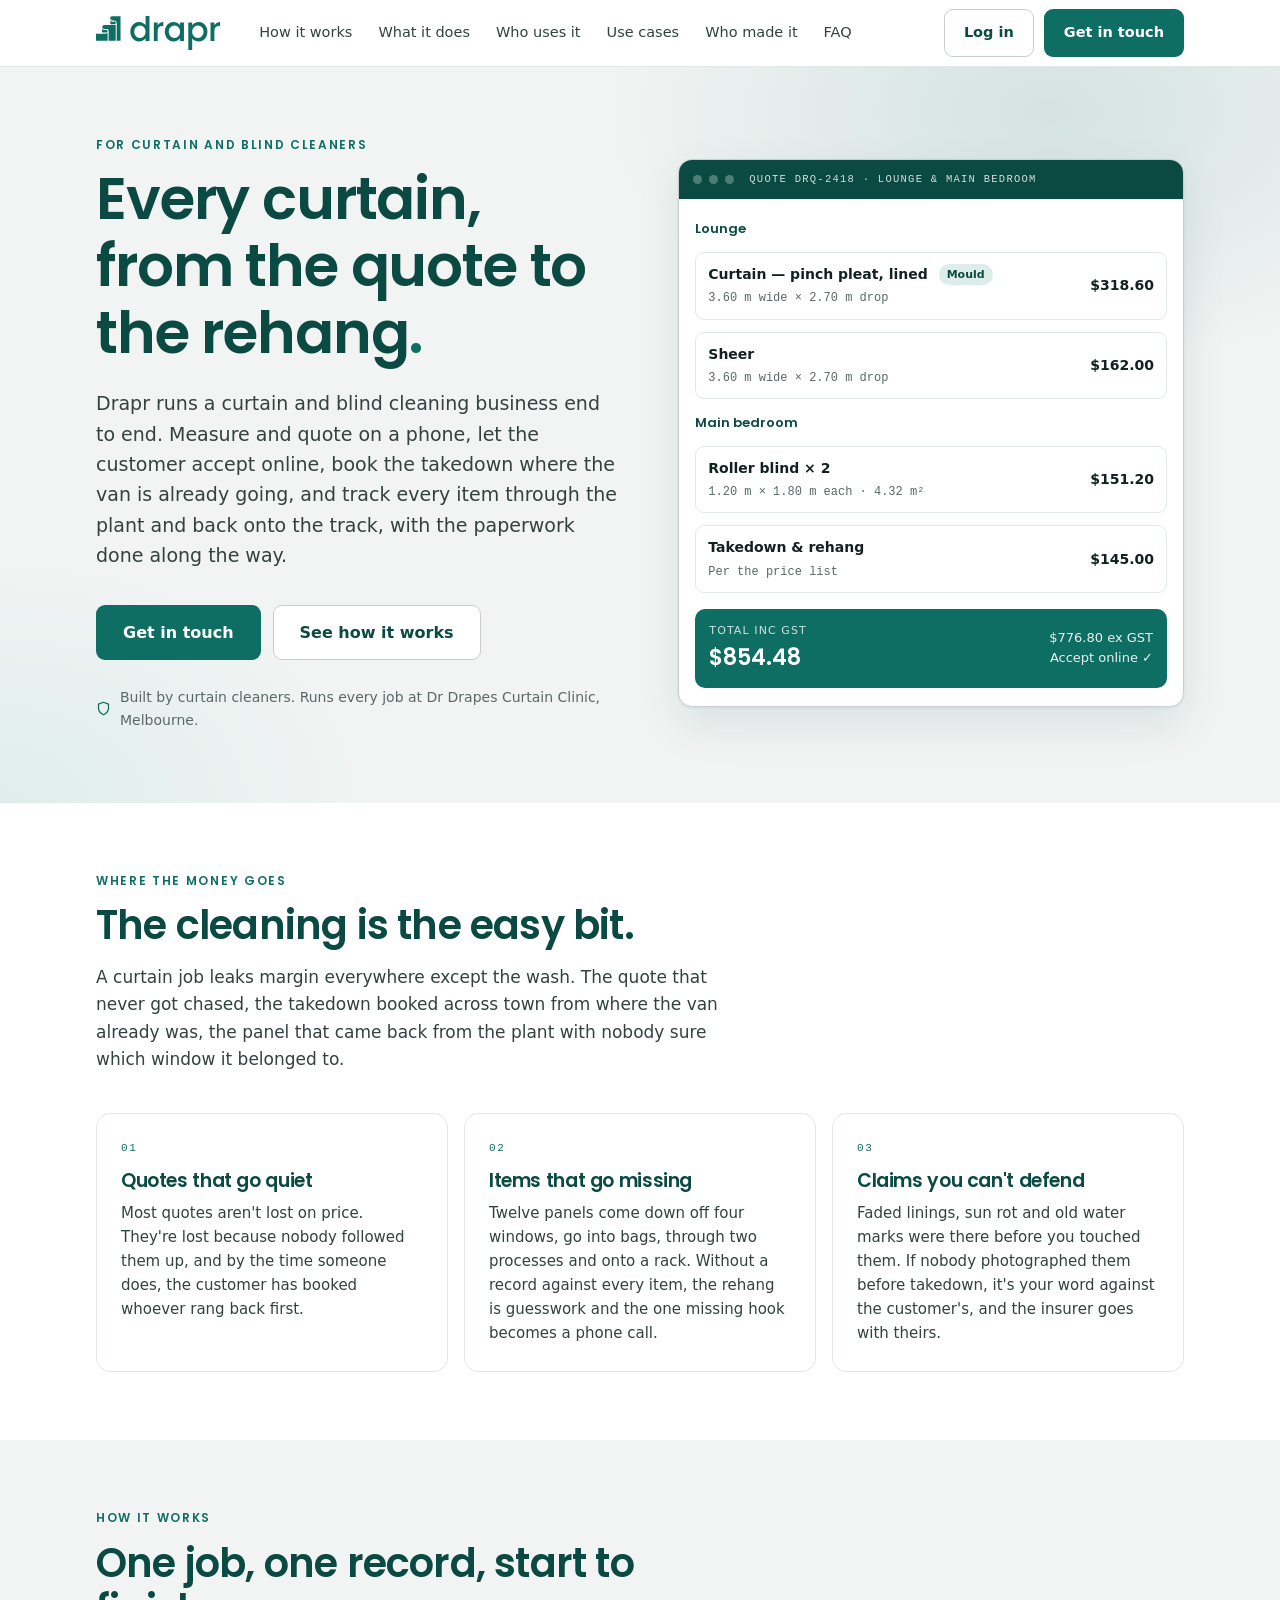
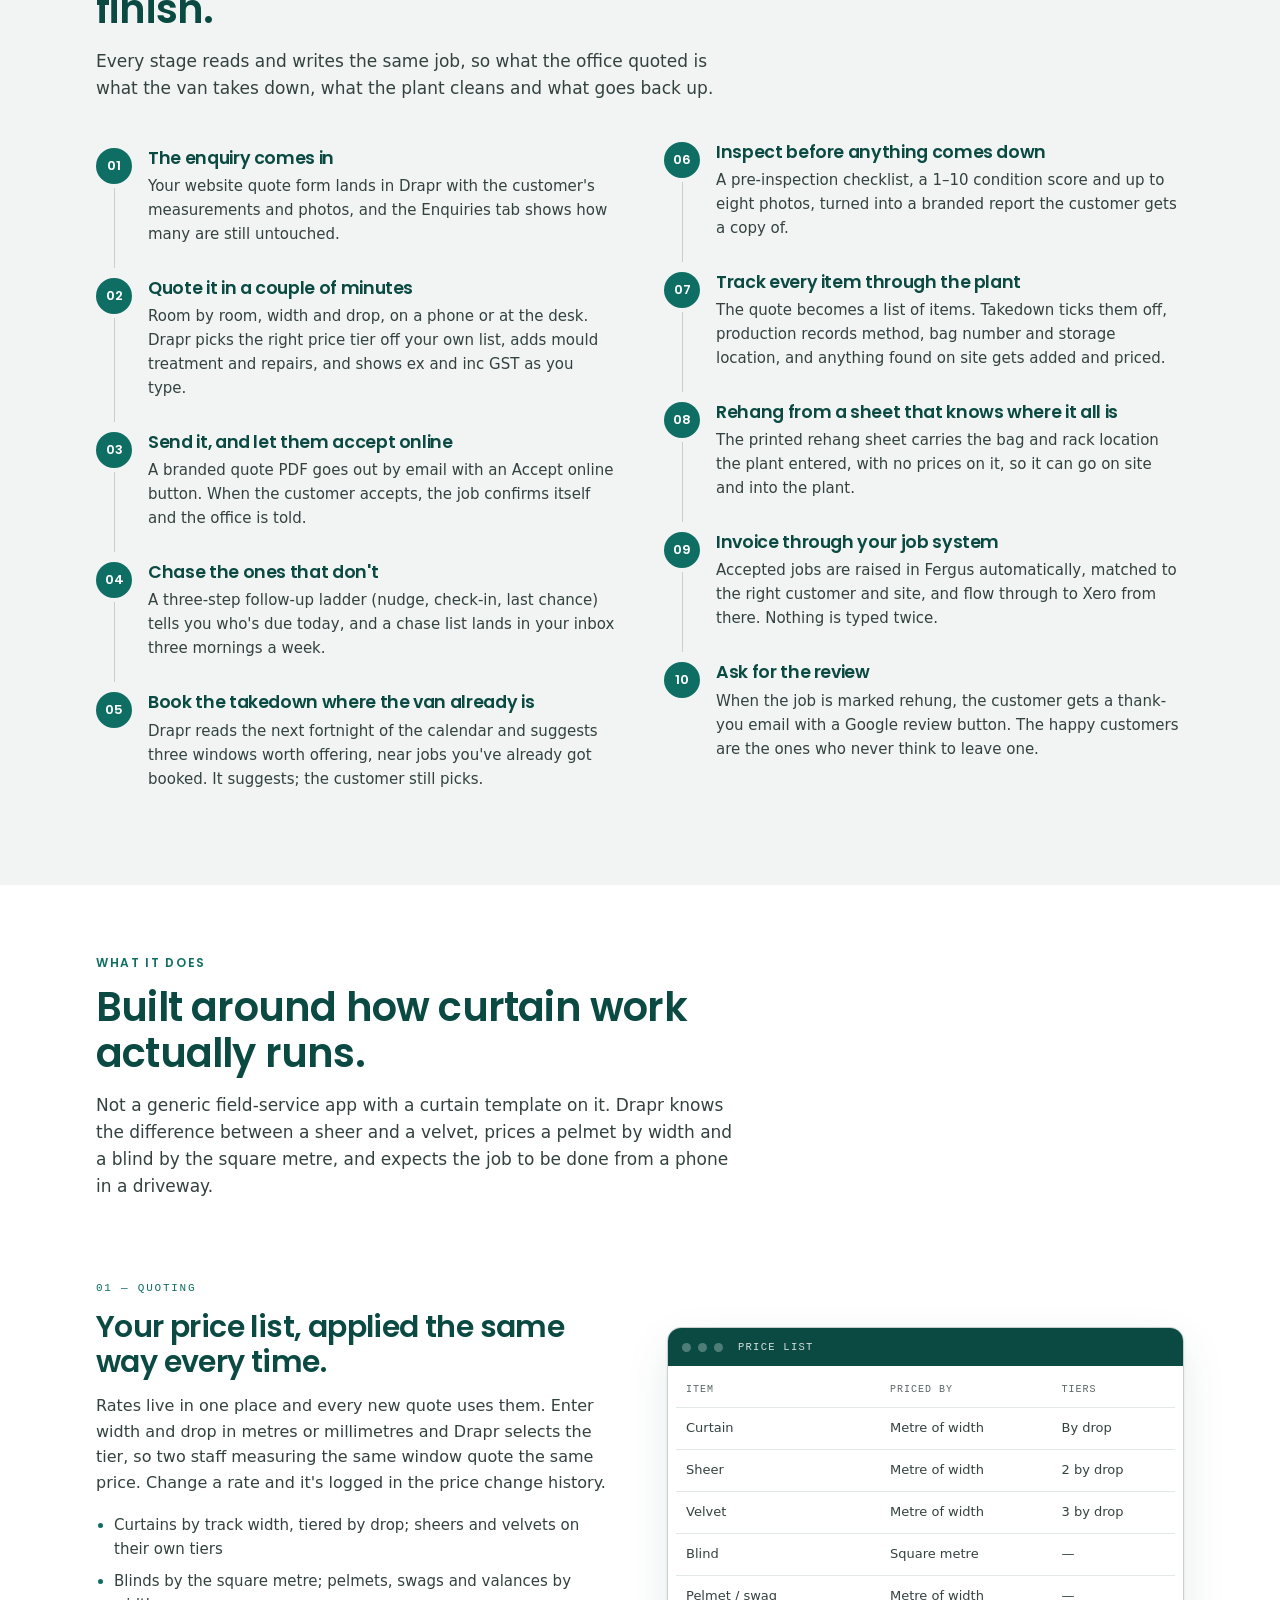
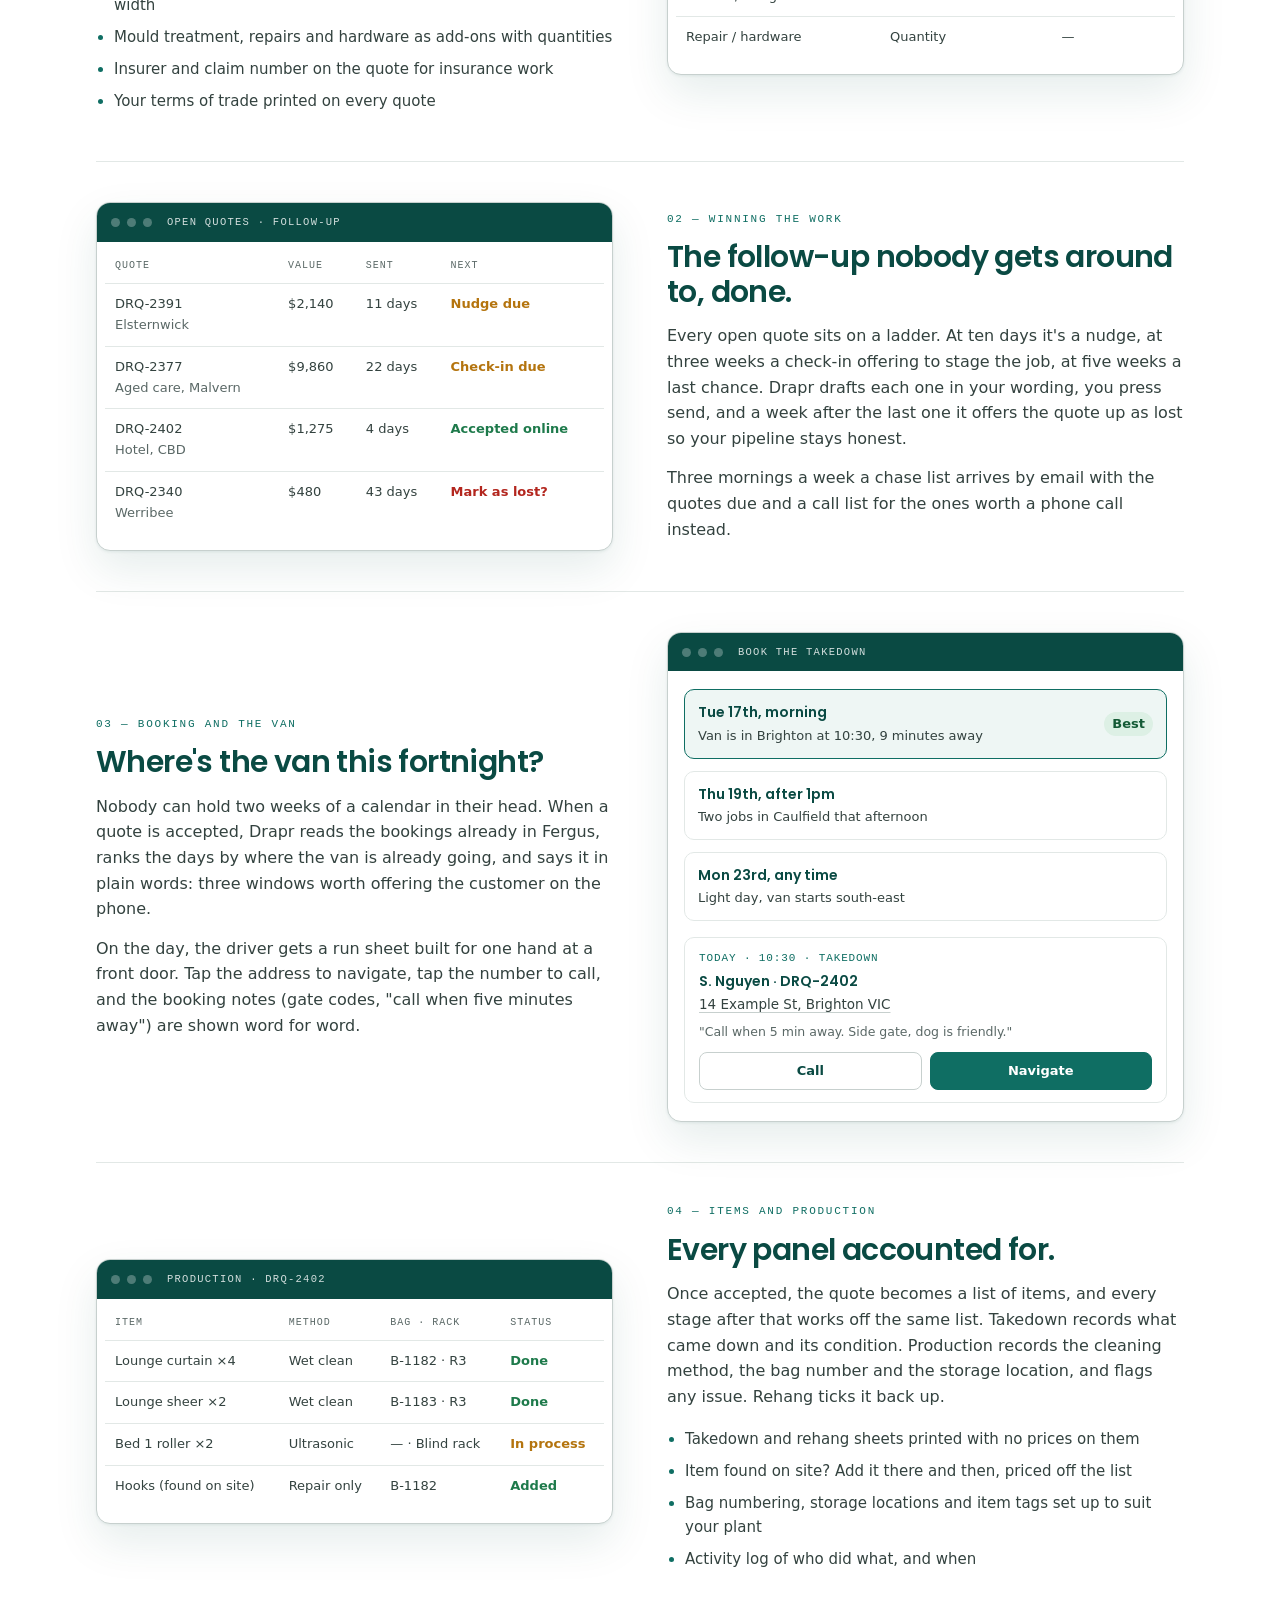
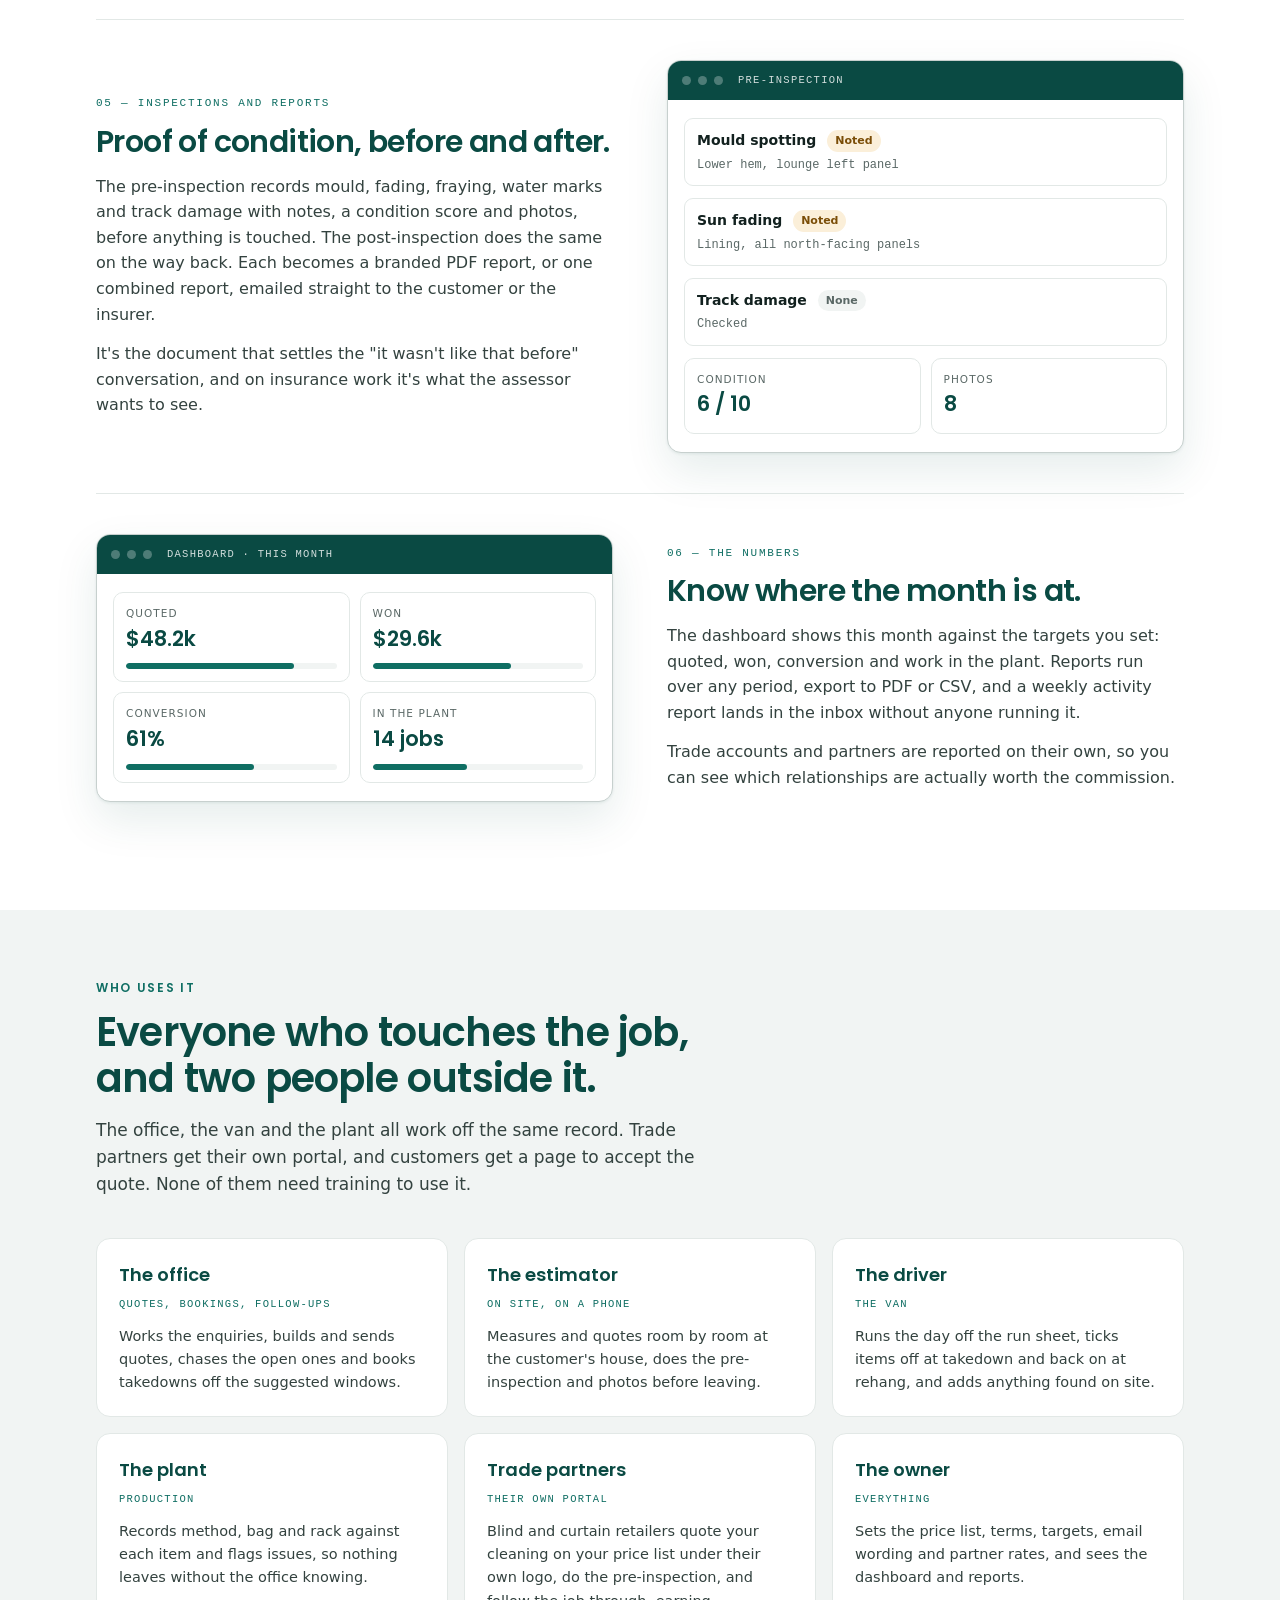
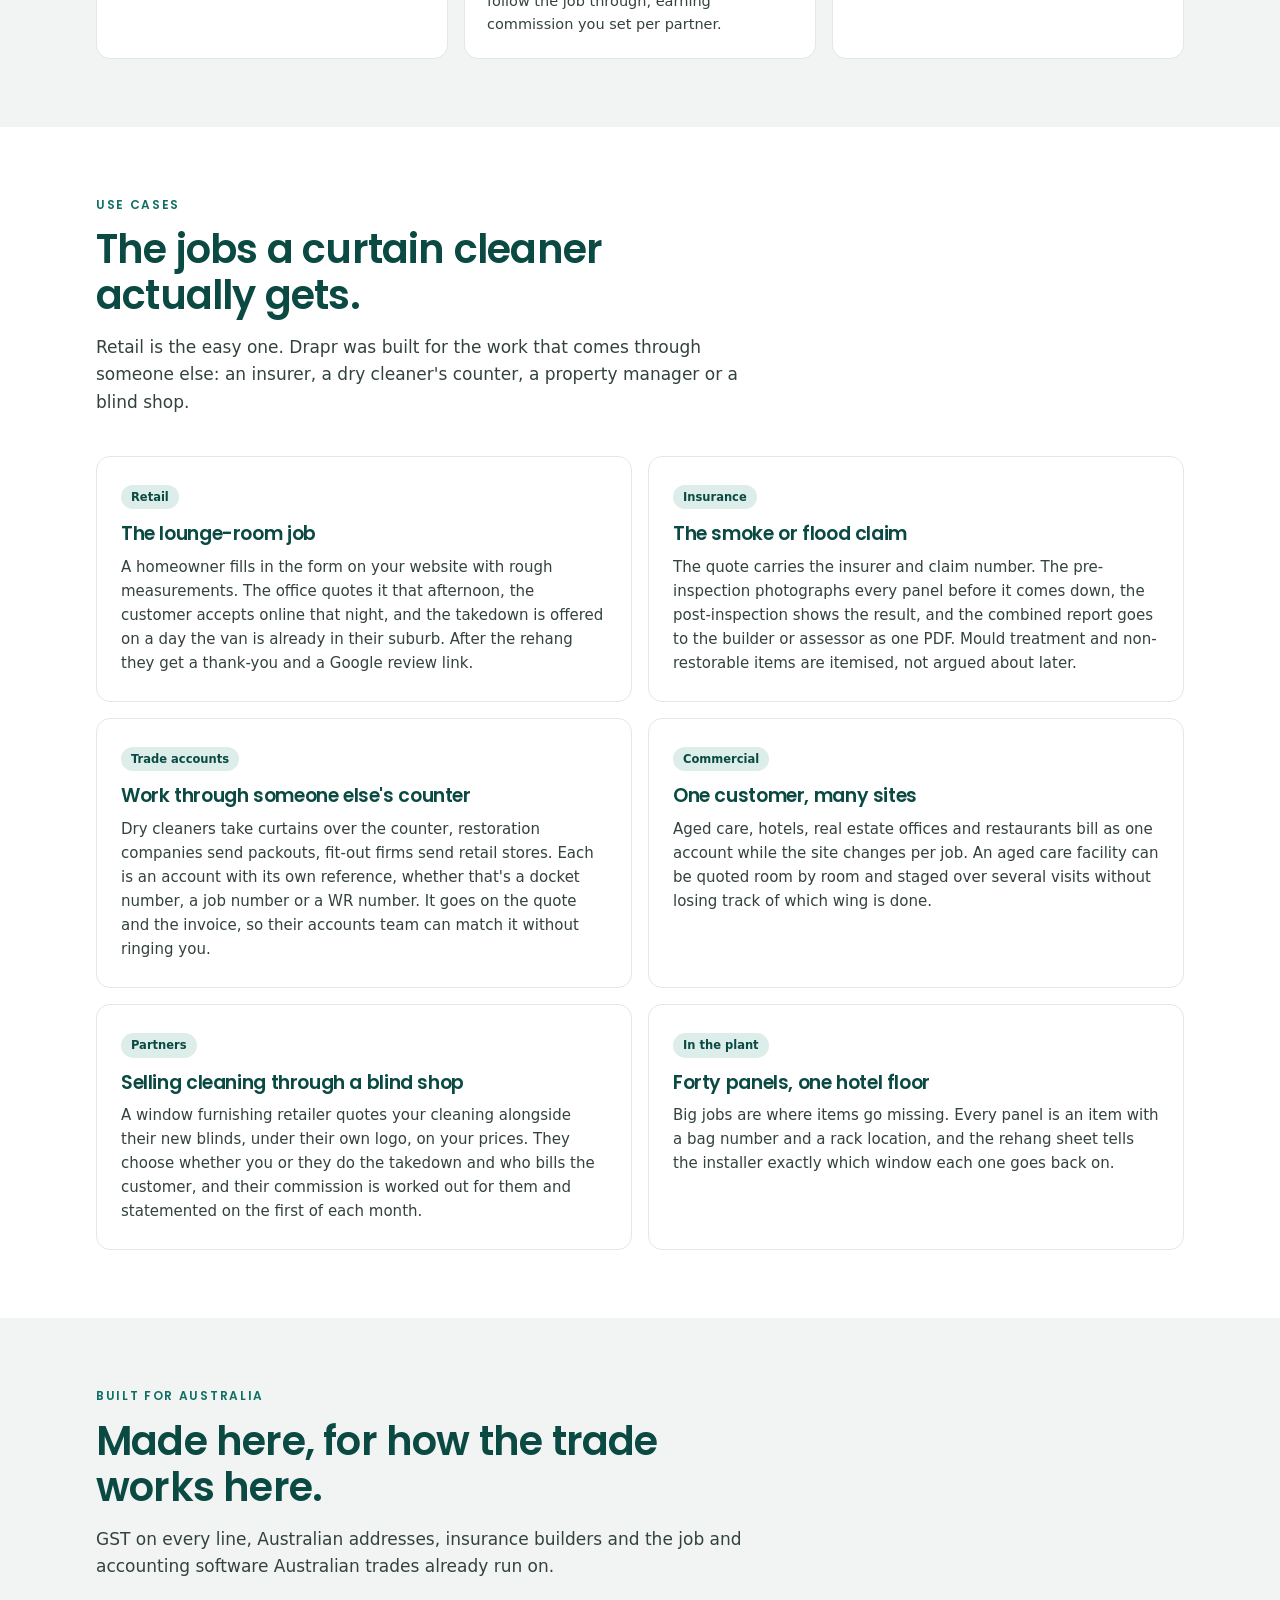
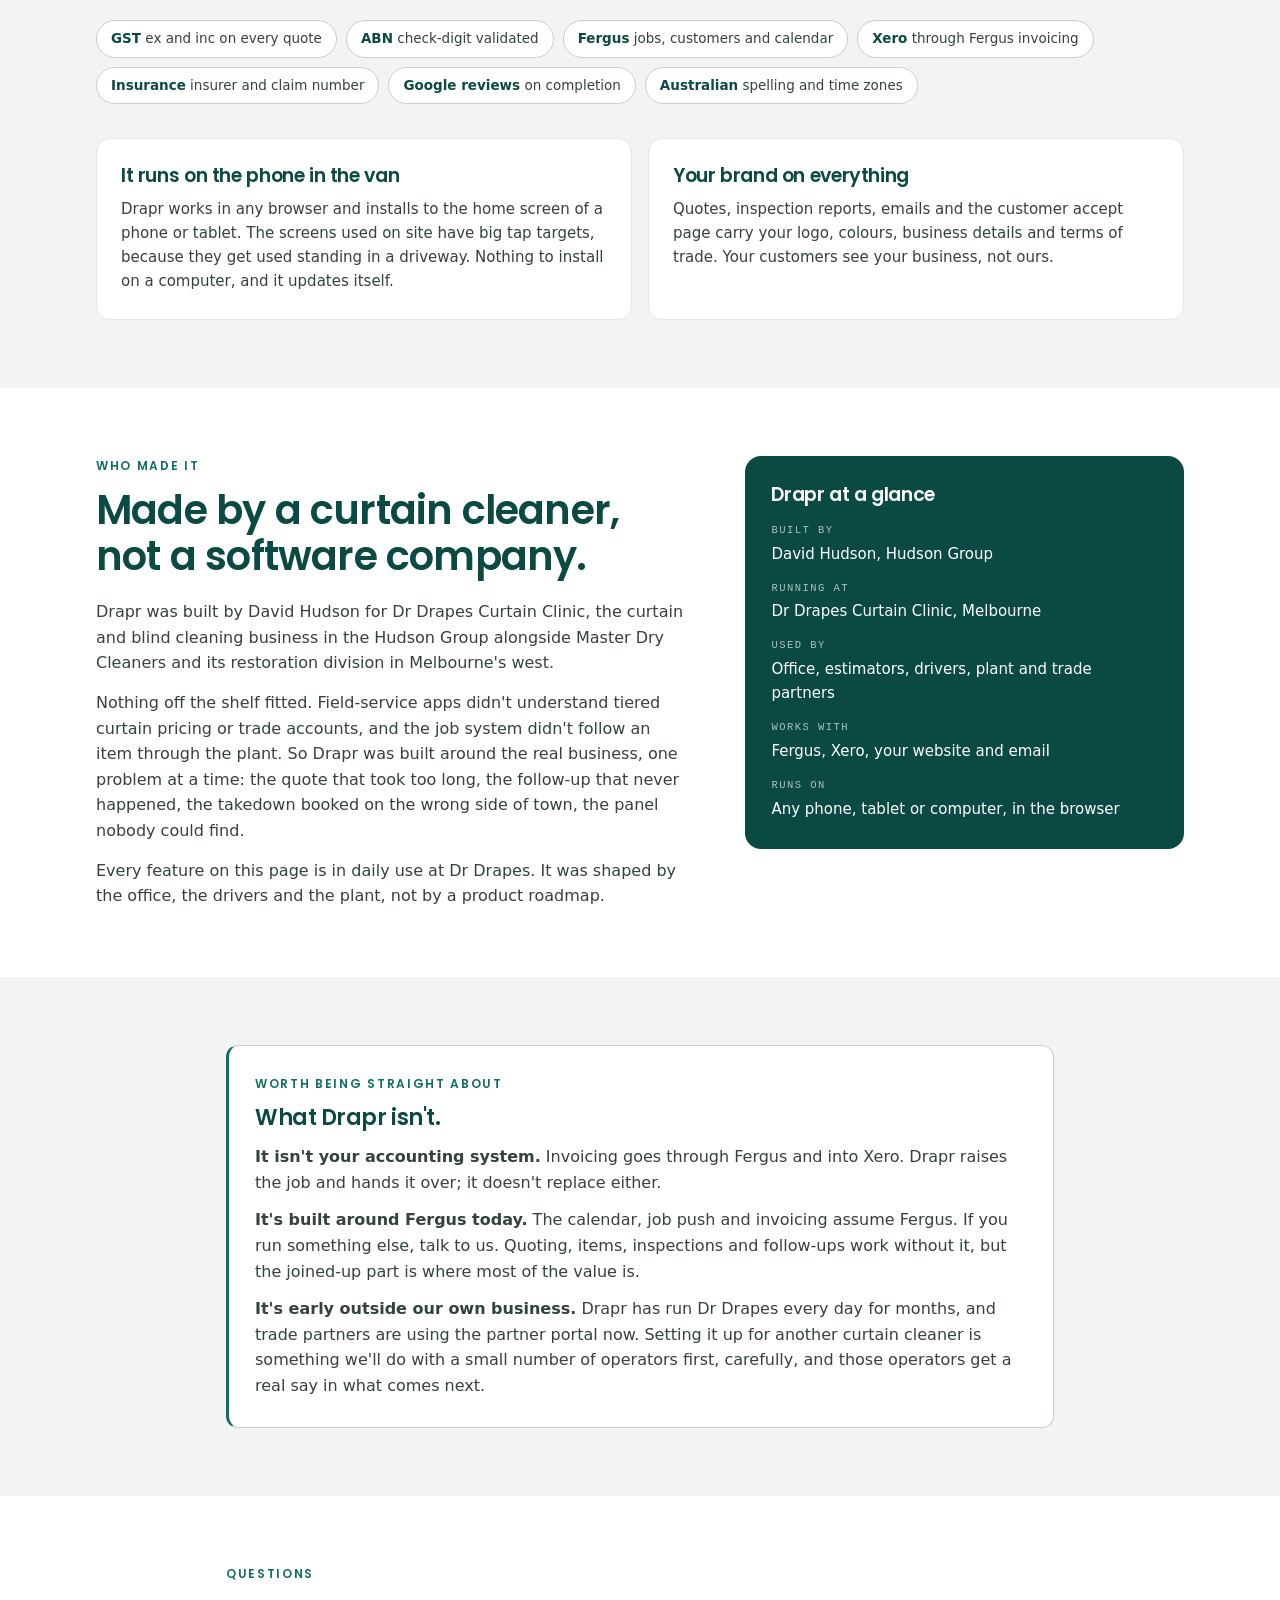
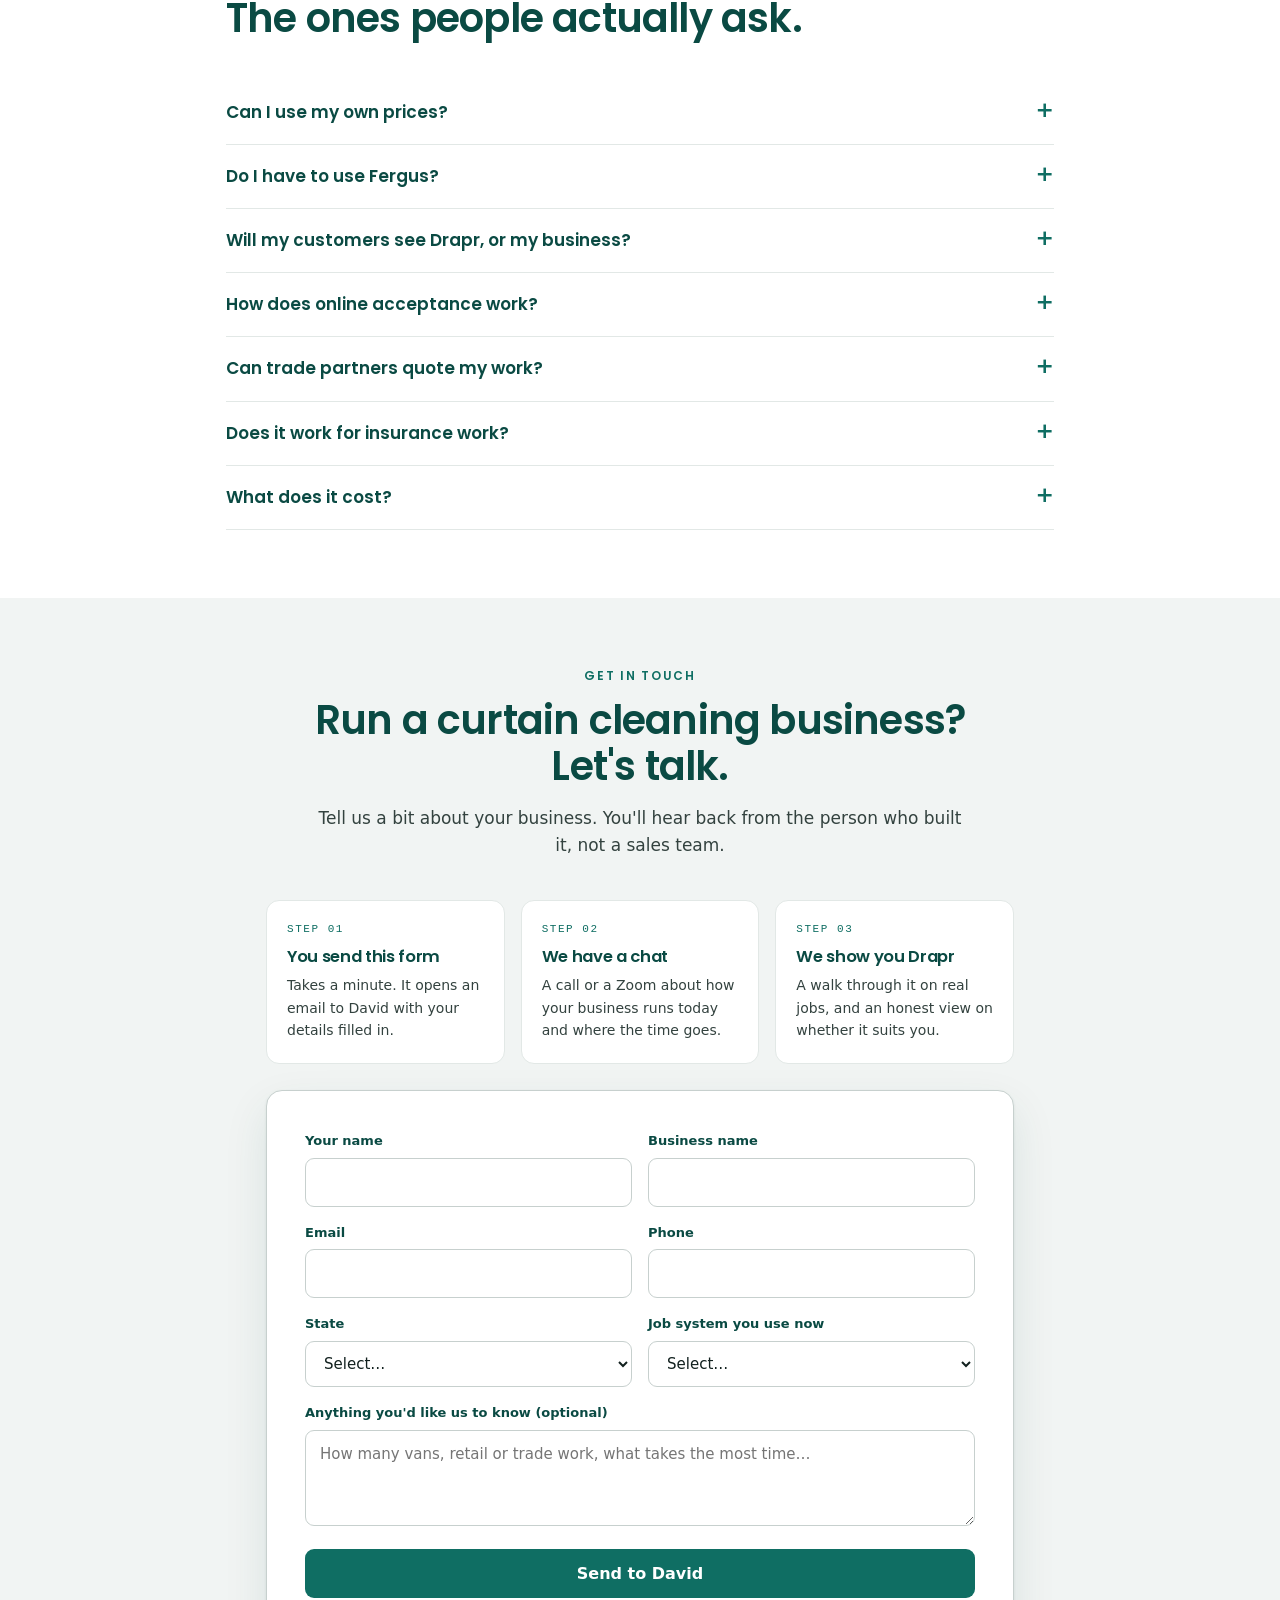
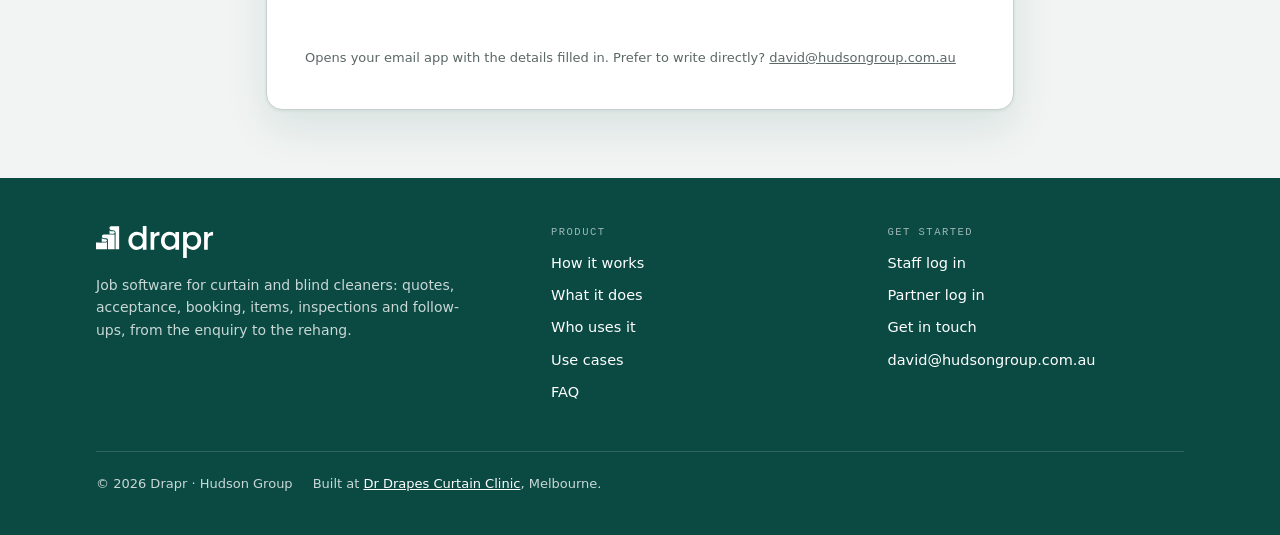
==== drapr/index.html @ 4db0b1ab "Add a Drapr homepage: what it is, how it works, who uses it, use cases and who made it Lives at /dra" ====
<!DOCTYPE html>
<html lang="en-AU">
<head>
<meta charset="UTF-8">
<meta name="viewport" content="width=device-width, initial-scale=1.0, viewport-fit=cover">
<title>Drapr — job software for curtain and blind cleaners</title>
<meta name="description" content="Drapr runs a curtain and blind cleaning business from enquiry to rehang: quotes off your price list, online acceptance, takedown booking, item tracking through the plant, inspection reports and the follow-ups nobody gets to.">
<meta name="theme-color" content="#0F6E63">

<meta property="og:type" content="website">
<meta property="og:site_name" content="Drapr">
<meta property="og:title" content="Drapr — every curtain, from the quote to the rehang">
<meta property="og:description" content="Job software for Australian curtain and blind cleaners. Built and run every day at Dr Drapes Curtain Clinic.">
<meta property="og:locale" content="en_AU">

<link rel="icon" type="image/svg+xml" href="../brand/drapr-favicon.svg">
<link rel="apple-touch-icon" href="../brand/drapr-app-icon.svg">

<link rel="preconnect" href="https://fonts.googleapis.com">
<link rel="preconnect" href="https://fonts.gstatic.com" crossorigin>
<link href="https://fonts.googleapis.com/css2?family=Poppins:wght@500;600;700&display=swap" rel="stylesheet">

<script type="application/ld+json">
{
  "@context": "https://schema.org",
  "@type": "SoftwareApplication",
  "name": "Drapr",
  "applicationCategory": "BusinessApplication",
  "operatingSystem": "Web browser, iOS, Android",
  "description": "Job software for curtain and blind cleaning businesses — quoting, online acceptance, takedown booking, item tracking, inspection reports and follow-ups.",
  "audience": { "@type": "Audience", "audienceType": "Australian curtain and blind cleaning businesses" },
  "areaServed": { "@type": "Country", "name": "Australia" },
  "creator": { "@type": "Organization", "name": "Dr Drapes Curtain Clinic", "url": "https://www.drdrapes.com.au" }
}
</script>

<style>
  /* Tokens follow brand/tokens.css and the app's own chrome (index.html), so the
     page and the product read as one thing. Change the palette there first. */
  :root {
    --teal: #0F6E63;
    --teal-deep: #0A4A43;
    --teal-tint: #DCEDEA;
    --teal-soft: #EEF6F4;
    --ink: #12211F;
    --ink-2: #33423F;
    --muted: #5A6866;
    --line: #C7D0CE;
    --line-soft: #E2E8E6;
    --bg: #F1F4F3;
    --paper: #FFFFFF;
    --success: #1E7A4B;
    --warning: #B4740E;
    --danger: #B3261E;
    --display: 'Poppins', system-ui, -apple-system, sans-serif;
    --ui: system-ui, -apple-system, 'Segoe UI', Roboto, sans-serif;
    --mono: ui-monospace, 'SF Mono', Menlo, monospace;
    --gutter: 16px;
    --maxw: 1120px;
    --shadow: 0 1px 3px rgba(10,74,67,.08), 0 18px 44px rgba(10,74,67,.10);
    color-scheme: light;
  }
  *, *::before, *::after { box-sizing: border-box; }
  html { scroll-behavior: smooth; }
  @media (prefers-reduced-motion: reduce) {
    html { scroll-behavior: auto; }
    * { animation: none !important; transition: none !important; }
  }
  body {
    margin: 0; background: var(--paper); color: var(--ink);
    font-family: var(--ui); font-size: 16px; line-height: 1.6;
    -webkit-font-smoothing: antialiased; overflow-x: hidden;
  }
  h1, h2, h3, h4 { font-family: var(--display); font-weight: 600; letter-spacing: -0.02em; margin: 0; line-height: 1.15; color: var(--teal-deep); }
  p { margin: 0; }
  a { color: inherit; }
  img { max-width: 100%; display: block; }
  ::selection { background: var(--teal-tint); color: var(--teal-deep); }
  :focus-visible { outline: 2px solid var(--teal); outline-offset: 3px; border-radius: 4px; }

  .wrap { width: 100%; max-width: var(--maxw); margin: 0 auto; padding: 0 var(--gutter); }
  .eyebrow {
    font-family: var(--display); font-size: 12px; font-weight: 600; letter-spacing: .14em;
    text-transform: uppercase; color: var(--teal); margin-bottom: 12px;
  }
  .lede { color: var(--ink-2); font-size: 17px; }
  .skip {
    position: absolute; left: -9999px; top: 0; background: var(--teal); color: #fff;
    padding: 10px 16px; border-radius: 0 0 8px 0; font-weight: 600; z-index: 200;
  }
  .skip:focus { left: 0; }

  /* ---------- Nav ---------- */
  .nav {
    position: sticky; top: 0; z-index: 100;
    background: rgba(255,255,255,.9); backdrop-filter: blur(14px); -webkit-backdrop-filter: blur(14px);
    border-bottom: 1px solid var(--line-soft);
  }
  .nav-in { display: flex; align-items: center; gap: 20px; height: 66px; }
  .brand { display: flex; align-items: center; flex: none; }
  .brand img { height: 34px; width: auto; }
  .nav-links { display: none; gap: 26px; margin-left: 18px; flex: 1; }
  .nav-links a { color: var(--ink-2); text-decoration: none; font-size: 14.5px; }
  .nav-links a:hover { color: var(--teal); }
  .nav-cta { display: flex; align-items: center; gap: 10px; margin-left: auto; }
  @media (min-width: 940px) { .nav-links { display: flex; } .nav-cta { margin-left: 0; } }
  @media (max-width: 430px) {
    .nav-in { gap: 10px; }
    .brand img { height: 28px; }
    .nav .btn { padding: 9px 13px; font-size: 13.5px; }
  }

  .btn {
    display: inline-flex; align-items: center; justify-content: center; gap: 8px;
    padding: 11px 19px; border-radius: 9px; font-size: 14.5px; font-weight: 600;
    text-decoration: none; border: 1px solid transparent; cursor: pointer;
    font-family: inherit; white-space: nowrap; transition: background .14s, border-color .14s, color .14s;
  }
  .btn-primary { background: var(--teal); color: #fff; }
  .btn-primary:hover { background: var(--teal-deep); }
  .btn-ghost { border-color: var(--line); color: var(--teal-deep); background: var(--paper); }
  .btn-ghost:hover { border-color: var(--teal); background: var(--teal-soft); }
  .btn-lg { padding: 14px 26px; font-size: 16px; }

  /* ---------- Hero ---------- */
  .hero { position: relative; padding: 68px 0 72px; overflow: hidden; background: var(--bg); }
  .hero::before {
    content: ''; position: absolute; inset: 0; pointer-events: none;
    background:
      radial-gradient(720px 420px at 82% 6%, rgba(15,110,99,.13), transparent 62%),
      radial-gradient(600px 400px at 0% 100%, rgba(220,237,234,.9), transparent 62%);
  }
  .hero .wrap { position: relative; }
  .hero-grid { display: grid; gap: 44px; align-items: center; }
  @media (min-width: 980px) { .hero-grid { grid-template-columns: 1.02fr .98fr; gap: 56px; } }
  .hero h1 { font-size: clamp(36px, 7vw, 58px); max-width: 15ch; }
  .hero h1 .dot { color: var(--teal); }
  .hero .lede { font-size: clamp(16.5px, 2.2vw, 19px); max-width: 52ch; margin-top: 22px; }
  .hero-cta { display: flex; flex-wrap: wrap; gap: 12px; margin-top: 34px; }
  .hero-note { margin-top: 26px; font-size: 14px; color: var(--muted); display: flex; align-items: center; gap: 9px; }
  .hero-note svg { flex: none; color: var(--teal); }
  .hero-panel { display: none; }
  @media (min-width: 980px) { .hero-panel { display: block; } }

  /* ---------- Section scaffolding ---------- */
  section { padding: 68px 0; }
  section.tint { background: var(--bg); }
  .sec-head { max-width: 64ch; margin-bottom: 40px; }
  .sec-head h2 { font-size: clamp(27px, 4.6vw, 40px); }
  .sec-head .lede { margin-top: 16px; }

  /* ---------- Cards ---------- */
  .grid { display: grid; gap: 16px; }
  @media (min-width: 720px) { .grid-2 { grid-template-columns: repeat(2, 1fr); } }
  @media (min-width: 720px) { .grid-3 { grid-template-columns: repeat(2, 1fr); } }
  @media (min-width: 1000px) { .grid-3 { grid-template-columns: repeat(3, 1fr); } }
  @media (min-width: 640px) { .grid-4 { grid-template-columns: repeat(2, 1fr); } }
  @media (min-width: 1000px) { .grid-4 { grid-template-columns: repeat(4, 1fr); } }

  .card { background: var(--paper); border: 1px solid var(--line-soft); border-radius: 14px; padding: 26px 24px; height: 100%; }
  section.tint .card { border-color: var(--line-soft); }
  .card h3 { font-size: 19px; margin-bottom: 10px; }
  .card p { color: var(--ink-2); font-size: 15px; }
  .card p + p { margin-top: 10px; }
  .card .num { font-family: var(--mono); font-size: 11px; letter-spacing: .14em; color: var(--teal); display: block; margin-bottom: 12px; }
  .card ul { margin: 14px 0 0; padding-left: 18px; color: var(--ink-2); font-size: 14.5px; }
  .card ul li { margin-bottom: 6px; }
  .card ul li::marker { color: var(--teal); }
  .card .tag {
    display: inline-block; font-size: 11.5px; font-weight: 600; color: var(--teal-deep);
    background: var(--teal-tint); border-radius: 999px; padding: 3px 10px; margin-bottom: 14px;
  }

  /* ---------- How it works: the flow ---------- */
  .flow { list-style: none; margin: 0; padding: 0; counter-reset: flow; }
  @media (min-width: 900px) { .flow { columns: 2; column-gap: 48px; } }
  .flow li { break-inside: avoid; position: relative; padding: 0 0 26px 52px; counter-increment: flow; }
  .flow li::before {
    content: counter(flow, decimal-leading-zero); position: absolute; left: 0; top: 0;
    width: 36px; height: 36px; border-radius: 50%; background: var(--teal); color: #fff;
    font-family: var(--display); font-size: 13px; font-weight: 600;
    display: flex; align-items: center; justify-content: center;
  }
  .flow li::after {
    content: ''; position: absolute; left: 17.5px; top: 40px; bottom: 4px; width: 1px; background: var(--line);
  }
  .flow li:last-child::after { display: none; }
  @media (min-width: 900px) { .flow li:nth-child(5)::after { display: none; } }
  .flow h3 { font-size: 17.5px; margin: 6px 0 6px; }
  .flow p { color: var(--ink-2); font-size: 15px; }

  /* ---------- Feature rows ---------- */
  .feature { padding: 40px 0; }
  .feature + .feature { border-top: 1px solid var(--line-soft); }
  .feature-in { display: grid; gap: 26px; align-items: center; }
  @media (min-width: 900px) {
    .feature-in { grid-template-columns: 1fr 1fr; gap: 54px; }
    .feature.flip .feature-copy { order: 2; }
  }
  .feature h3 { font-size: clamp(23px, 3.4vw, 30px); margin-bottom: 14px; }
  .feature p { color: var(--ink-2); }
  .feature p + p { margin-top: 14px; }
  .feature .kicker { font-family: var(--mono); font-size: 11px; letter-spacing: .16em; text-transform: uppercase; color: var(--teal); margin-bottom: 12px; }
  .feature ul { margin: 18px 0 0; padding-left: 18px; color: var(--ink-2); font-size: 15px; }
  .feature ul li { margin-bottom: 8px; }
  .feature ul li::marker { color: var(--teal); }

  /* ---------- Product mocks, built in CSS — no screenshots to go stale ---------- */
  .panel { background: var(--paper); border: 1px solid var(--line); border-radius: 14px; overflow: hidden; box-shadow: var(--shadow); }
  .panel-bar { display: flex; align-items: center; gap: 7px; padding: 11px 14px; background: var(--teal-deep); }
  .panel-bar i { width: 9px; height: 9px; border-radius: 50%; background: rgba(255,255,255,.28); flex: none; }
  .panel-bar span { font-family: var(--mono); font-size: 10.5px; letter-spacing: .12em; text-transform: uppercase; color: rgba(255,255,255,.82); margin-left: 8px; }
  .panel-body { padding: 18px 16px; display: flex; flex-direction: column; gap: 12px; font-size: 14px; }
  .room { font-family: var(--display); font-weight: 600; font-size: 13px; color: var(--teal-deep); margin-top: 2px; }
  .line-item { display: grid; grid-template-columns: 1fr auto; gap: 4px 12px; padding: 10px 12px; border: 1px solid var(--line-soft); border-radius: 9px; background: var(--paper); }
  .line-item .what { font-weight: 600; color: var(--ink); grid-column: 1; }
  .line-item .dims { font-family: var(--mono); font-size: 12px; color: var(--muted); grid-column: 1; }
  .line-item .amt { font-variant-numeric: tabular-nums; font-weight: 600; text-align: right; grid-column: 2; grid-row: 1 / span 2; align-self: center; }
  .pill { display: inline-block; font-size: 11px; font-weight: 600; padding: 2px 8px; border-radius: 999px; background: var(--teal-tint); color: var(--teal-deep); margin-left: 6px; vertical-align: 1px; }
  .pill.warn { background: #FBEFD9; color: #7A4D07; }
  .pill.ok { background: #DDF0E5; color: #145A36; }
  .pill.grey { background: var(--bg); color: var(--muted); }
  .totals { display: flex; justify-content: space-between; align-items: center; gap: 10px; padding: 13px 14px; border-radius: 10px; background: var(--teal); color: #fff; margin-top: 4px; }
  .totals small { display: block; font-size: 11px; letter-spacing: .1em; text-transform: uppercase; opacity: .8; }
  .totals strong { font-family: var(--display); font-size: 22px; font-weight: 600; }
  .totals .ex { text-align: right; font-size: 13px; opacity: .9; }

  .tbl { width: 100%; border-collapse: collapse; font-size: 13px; }
  .tbl th { text-align: left; font-family: var(--mono); font-size: 10px; letter-spacing: .1em; text-transform: uppercase; color: var(--muted); font-weight: 400; padding: 0 10px 9px; border-bottom: 1px solid var(--line-soft); }
  .tbl td { padding: 10px; border-bottom: 1px solid var(--line-soft); color: var(--ink-2); vertical-align: top; }
  .tbl tr:last-child td { border-bottom: 0; }
  .tbl .ok { color: var(--success); font-weight: 600; }
  .tbl .wait { color: var(--warning); font-weight: 600; }
  .tbl .lost { color: var(--danger); font-weight: 600; }

  .stop { border: 1px solid var(--line-soft); border-radius: 10px; padding: 12px 14px; }
  .stop .t { font-family: var(--mono); font-size: 11px; color: var(--teal); letter-spacing: .08em; }
  .stop .c { font-family: var(--display); font-weight: 600; color: var(--teal-deep); margin: 2px 0; }
  .stop .a { color: var(--ink-2); font-size: 13.5px; text-decoration: underline; text-decoration-color: var(--line); text-underline-offset: 3px; }
  .stop .n { font-size: 12.5px; color: var(--muted); margin-top: 6px; }
  .stop-btns { display: flex; gap: 8px; margin-top: 10px; }
  .stop-btns span { flex: 1; text-align: center; border: 1px solid var(--line); border-radius: 8px; padding: 8px; font-size: 13px; font-weight: 600; color: var(--teal-deep); }
  .stop-btns span.go { background: var(--teal); color: #fff; border-color: var(--teal); }

  .slot { display: flex; justify-content: space-between; align-items: center; gap: 10px; border: 1px solid var(--line-soft); border-radius: 10px; padding: 11px 13px; }
  .slot b { color: var(--teal-deep); font-family: var(--display); font-weight: 600; }
  .slot span { font-size: 13px; color: var(--ink-2); }
  .slot.best { border-color: var(--teal); background: var(--teal-soft); }

  .kpis { display: grid; grid-template-columns: repeat(2, 1fr); gap: 10px; }
  .kpi { border: 1px solid var(--line-soft); border-radius: 10px; padding: 12px; }
  .kpi small { display: block; font-size: 10.5px; letter-spacing: .1em; text-transform: uppercase; color: var(--muted); }
  .kpi strong { font-family: var(--display); font-size: 21px; color: var(--teal-deep); font-weight: 600; }
  .bar { height: 6px; background: var(--bg); border-radius: 99px; margin-top: 8px; overflow: hidden; }
  .bar i { display: block; height: 100%; background: var(--teal); border-radius: 99px; }

  /* Roles */
  .role { background: var(--paper); border: 1px solid var(--line-soft); border-radius: 14px; padding: 22px; height: 100%; }
  .role .rname { font-family: var(--display); font-size: 18px; font-weight: 600; color: var(--teal-deep); }
  .role .rwho { font-family: var(--mono); font-size: 10.5px; letter-spacing: .12em; text-transform: uppercase; color: var(--teal); margin: 6px 0 12px; }
  .role p { font-size: 14.5px; color: var(--ink-2); }

  /* Chips */
  .chips { display: flex; flex-wrap: wrap; gap: 9px; }
  .chip { font-size: 13.5px; color: var(--ink-2); border: 1px solid var(--line); border-radius: 999px; padding: 7px 14px; background: var(--paper); }
  .chip b { color: var(--teal-deep); font-weight: 600; }

  /* Who made it */
  .maker { display: grid; gap: 34px; align-items: start; }
  @media (min-width: 900px) { .maker { grid-template-columns: 1.15fr .85fr; gap: 56px; } }
  .maker p { color: var(--ink-2); }
  .maker p + p { margin-top: 14px; }
  .facts { background: var(--teal-deep); color: #fff; border-radius: 16px; padding: 28px 26px; }
  .facts h3 { color: #fff; font-size: 19px; margin-bottom: 16px; }
  .facts dl { margin: 0; display: grid; gap: 14px; }
  .facts dt { font-family: var(--mono); font-size: 10.5px; letter-spacing: .14em; text-transform: uppercase; color: rgba(255,255,255,.66); }
  .facts dd { margin: 3px 0 0; font-size: 15px; }

  /* Honest block */
  .honest { background: var(--paper); border: 1px solid var(--line); border-left: 3px solid var(--teal); border-radius: 12px; padding: 28px 26px; }
  .honest h3 { font-size: 22px; margin-bottom: 14px; }
  .honest p { color: var(--ink-2); margin-bottom: 12px; }
  .honest p:last-child { margin-bottom: 0; }

  /* FAQ */
  details { border-bottom: 1px solid var(--line-soft); padding: 18px 0; }
  details summary {
    cursor: pointer; list-style: none; font-family: var(--display); font-size: 17px; font-weight: 600;
    display: flex; align-items: flex-start; justify-content: space-between; gap: 16px; color: var(--teal-deep);
  }
  details summary::-webkit-details-marker { display: none; }
  details summary::after { content: '+'; color: var(--teal); font-family: var(--ui); font-size: 22px; line-height: 1; flex: none; }
  details[open] summary::after { content: '\2212'; }
  details p { color: var(--ink-2); font-size: 15px; margin-top: 12px; max-width: 70ch; }

  /* ---------- Interest form ---------- */
  .steps { display: grid; gap: 14px; margin-bottom: 26px; }
  @media (min-width: 720px) { .steps { grid-template-columns: repeat(3, 1fr); gap: 16px; } }
  .step { background: var(--paper); border: 1px solid var(--line-soft); border-radius: 13px; padding: 20px 20px 22px; }
  .step .n { font-family: var(--mono); font-size: 11px; letter-spacing: .14em; color: var(--teal); display: block; margin-bottom: 10px; }
  .step h3 { font-size: 16.5px; margin-bottom: 7px; }
  .step p { font-size: 14px; color: var(--ink-2); }

  .trial { background: var(--paper); border: 1px solid var(--line); border-radius: 16px; padding: 30px 24px; box-shadow: var(--shadow); }
  @media (min-width: 720px) { .trial { padding: 40px 38px; } }
  .field { margin-bottom: 16px; }
  .field label { display: block; font-size: 13px; font-weight: 600; color: var(--teal-deep); margin-bottom: 6px; }
  .field input, .field select, .field textarea {
    width: 100%; padding: 12px 14px; border-radius: 9px; background: var(--paper);
    border: 1px solid var(--line); color: var(--ink); font-family: inherit; font-size: 15px; line-height: 1.5;
  }
  .field textarea { min-height: 96px; resize: vertical; }
  .field input:focus, .field select:focus, .field textarea:focus { outline: none; border-color: var(--teal); box-shadow: 0 0 0 3px var(--teal-tint); }
  .field-row { display: grid; gap: 0 16px; }
  @media (min-width: 640px) { .field-row { grid-template-columns: 1fr 1fr; } }
  .form-msg { margin-top: 16px; font-size: 14.5px; min-height: 22px; }
  .form-msg.err { color: var(--danger); }
  .form-msg.ok { color: var(--success); }
  .form-fine { margin-top: 12px; font-size: 13px; color: var(--muted); }

  /* ---------- Footer ---------- */
  footer { background: var(--teal-deep); color: rgba(255,255,255,.78); padding: 48px 0 calc(40px + env(safe-area-inset-bottom)); }
  .foot-in { display: grid; gap: 28px; }
  @media (min-width: 800px) { .foot-in { grid-template-columns: 1.4fr 1fr 1fr; gap: 40px; } }
  footer .brand img { height: 32px; }
  .foot-in p { font-size: 14px; max-width: 42ch; margin-top: 16px; }
  .foot-col h4 { font-family: var(--mono); font-size: 10.5px; letter-spacing: .14em; text-transform: uppercase; color: rgba(255,255,255,.6); font-weight: 400; margin-bottom: 14px; }
  .foot-col a { display: block; color: #fff; text-decoration: none; font-size: 14.5px; margin-bottom: 9px; }
  .foot-col a:hover { text-decoration: underline; }
  .foot-legal { margin-top: 38px; padding-top: 22px; border-top: 1px solid rgba(255,255,255,.14); font-size: 13px; display: flex; flex-wrap: wrap; gap: 8px 20px; }
</style>
</head>
<body>

<a class="skip" href="#main">Skip to content</a>

<nav class="nav">
  <div class="wrap nav-in">
    <a class="brand" href="./" aria-label="Drapr home">
      <img src="../brand/drapr-lockup-horizontal-teal.svg" alt="Drapr" width="126" height="34">
    </a>
    <div class="nav-links">
      <a href="#how">How it works</a>
      <a href="#what">What it does</a>
      <a href="#who">Who uses it</a>
      <a href="#uses">Use cases</a>
      <a href="#made">Who made it</a>
      <a href="#faq">FAQ</a>
    </div>
    <div class="nav-cta">
      <a class="btn btn-ghost" href="../">Log in</a>
      <a class="btn btn-primary" href="#interest">Get in touch</a>
    </div>
  </div>
</nav>

<main id="main">

<!-- ============ HERO ============ -->
<div class="hero">
  <div class="wrap">
    <div class="hero-grid">
      <div>
        <div class="eyebrow">For curtain and blind cleaners</div>
        <h1>Every curtain, from the quote to the rehang<span class="dot">.</span></h1>
        <p class="lede">
          Drapr runs a curtain and blind cleaning business end to end. Measure and quote
          on a phone, let the customer accept online, book the takedown where the van is
          already going, and track every item through the plant and back onto the track,
          with the paperwork done along the way.
        </p>
        <div class="hero-cta">
          <a class="btn btn-primary btn-lg" href="#interest">Get in touch</a>
          <a class="btn btn-ghost btn-lg" href="#how">See how it works</a>
        </div>
        <p class="hero-note">
          <svg width="15" height="15" viewBox="0 0 24 24" fill="none" stroke="currentColor" stroke-width="2" stroke-linecap="round" stroke-linejoin="round" aria-hidden="true"><path d="M12 22s8-4 8-10V5l-8-3-8 3v7c0 6 8 10 8 10z"/></svg>
          Built by curtain cleaners. Runs every job at Dr Drapes Curtain Clinic, Melbourne.
        </p>
      </div>

      <div class="hero-panel">
        <div class="panel" aria-hidden="true">
          <div class="panel-bar"><i></i><i></i><i></i><span>Quote DRQ-2418 · Lounge &amp; main bedroom</span></div>
          <div class="panel-body">
            <div class="room">Lounge</div>
            <div class="line-item">
              <span class="what">Curtain — pinch pleat, lined <span class="pill">Mould</span></span>
              <span class="dims">3.60 m wide × 2.70 m drop</span>
              <span class="amt">$318.60</span>
            </div>
            <div class="line-item">
              <span class="what">Sheer</span>
              <span class="dims">3.60 m wide × 2.70 m drop</span>
              <span class="amt">$162.00</span>
            </div>
            <div class="room">Main bedroom</div>
            <div class="line-item">
              <span class="what">Roller blind × 2</span>
              <span class="dims">1.20 m × 1.80 m each · 4.32 m²</span>
              <span class="amt">$151.20</span>
            </div>
            <div class="line-item">
              <span class="what">Takedown &amp; rehang</span>
              <span class="dims">Per the price list</span>
              <span class="amt">$145.00</span>
            </div>
            <div class="totals">
              <div><small>Total inc GST</small><strong>$854.48</strong></div>
              <div class="ex">$776.80 ex GST<br>Accept online ✓</div>
            </div>
          </div>
        </div>
      </div>
    </div>
  </div>
</div>

<!-- ============ THE PROBLEM ============ -->
<section id="problem">
  <div class="wrap">
    <div class="sec-head">
      <div class="eyebrow">Where the money goes</div>
      <h2>The cleaning is the easy bit.</h2>
      <p class="lede">
        A curtain job leaks margin everywhere except the wash. The quote that never got
        chased, the takedown booked across town from where the van already was, the panel
        that came back from the plant with nobody sure which window it belonged to.
      </p>
    </div>
    <div class="grid grid-3">
      <div class="card">
        <span class="num">01</span>
        <h3>Quotes that go quiet</h3>
        <p>
          Most quotes aren't lost on price. They're lost because nobody followed them up,
          and by the time someone does, the customer has booked whoever rang back first.
        </p>
      </div>
      <div class="card">
        <span class="num">02</span>
        <h3>Items that go missing</h3>
        <p>
          Twelve panels come down off four windows, go into bags, through two processes and
          onto a rack. Without a record against every item, the rehang is guesswork and the
          one missing hook becomes a phone call.
        </p>
      </div>
      <div class="card">
        <span class="num">03</span>
        <h3>Claims you can't defend</h3>
        <p>
          Faded linings, sun rot and old water marks were there before you touched them.
          If nobody photographed them before takedown, it's your word against the
          customer's, and the insurer goes with theirs.
        </p>
      </div>
    </div>
  </div>
</section>

<!-- ============ HOW IT WORKS ============ -->
<section id="how" class="tint">
  <div class="wrap">
    <div class="sec-head">
      <div class="eyebrow">How it works</div>
      <h2>One job, one record, start to finish.</h2>
      <p class="lede">
        Every stage reads and writes the same job, so what the office quoted is what the
        van takes down, what the plant cleans and what goes back up.
      </p>
    </div>
    <ol class="flow">
      <li>
        <h3>The enquiry comes in</h3>
        <p>Your website quote form lands in Drapr with the customer's measurements and photos, and the Enquiries tab shows how many are still untouched.</p>
      </li>
      <li>
        <h3>Quote it in a couple of minutes</h3>
        <p>Room by room, width and drop, on a phone or at the desk. Drapr picks the right price tier off your own list, adds mould treatment and repairs, and shows ex and inc GST as you type.</p>
      </li>
      <li>
        <h3>Send it, and let them accept online</h3>
        <p>A branded quote PDF goes out by email with an Accept online button. When the customer accepts, the job confirms itself and the office is told.</p>
      </li>
      <li>
        <h3>Chase the ones that don't</h3>
        <p>A three-step follow-up ladder (nudge, check-in, last chance) tells you who's due today, and a chase list lands in your inbox three mornings a week.</p>
      </li>
      <li>
        <h3>Book the takedown where the van already is</h3>
        <p>Drapr reads the next fortnight of the calendar and suggests three windows worth offering, near jobs you've already got booked. It suggests; the customer still picks.</p>
      </li>
      <li>
        <h3>Inspect before anything comes down</h3>
        <p>A pre-inspection checklist, a 1–10 condition score and up to eight photos, turned into a branded report the customer gets a copy of.</p>
      </li>
      <li>
        <h3>Track every item through the plant</h3>
        <p>The quote becomes a list of items. Takedown ticks them off, production records method, bag number and storage location, and anything found on site gets added and priced.</p>
      </li>
      <li>
        <h3>Rehang from a sheet that knows where it all is</h3>
        <p>The printed rehang sheet carries the bag and rack location the plant entered, with no prices on it, so it can go on site and into the plant.</p>
      </li>
      <li>
        <h3>Invoice through your job system</h3>
        <p>Accepted jobs are raised in Fergus automatically, matched to the right customer and site, and flow through to Xero from there. Nothing is typed twice.</p>
      </li>
      <li>
        <h3>Ask for the review</h3>
        <p>When the job is marked rehung, the customer gets a thank-you email with a Google review button. The happy customers are the ones who never think to leave one.</p>
      </li>
    </ol>
  </div>
</section>

<!-- ============ WHAT IT DOES ============ -->
<section id="what">
  <div class="wrap">
    <div class="sec-head">
      <div class="eyebrow">What it does</div>
      <h2>Built around how curtain work actually runs.</h2>
      <p class="lede">
        Not a generic field-service app with a curtain template on it. Drapr knows the
        difference between a sheer and a velvet, prices a pelmet by width and a blind by
        the square metre, and expects the job to be done from a phone in a driveway.
      </p>
    </div>

    <!-- 1 -->
    <div class="feature">
      <div class="feature-in">
        <div class="feature-copy">
          <div class="kicker">01 — Quoting</div>
          <h3>Your price list, applied the same way every time.</h3>
          <p>
            Rates live in one place and every new quote uses them. Enter width and drop in
            metres or millimetres and Drapr selects the tier, so two staff measuring the
            same window quote the same price. Change a rate and it's logged in the price
            change history.
          </p>
          <ul>
            <li>Curtains by track width, tiered by drop; sheers and velvets on their own tiers</li>
            <li>Blinds by the square metre; pelmets, swags and valances by width</li>
            <li>Mould treatment, repairs and hardware as add-ons with quantities</li>
            <li>Insurer and claim number on the quote for insurance work</li>
            <li>Your terms of trade printed on every quote</li>
          </ul>
        </div>
        <div class="panel" aria-hidden="true">
          <div class="panel-bar"><i></i><i></i><i></i><span>Price list</span></div>
          <div class="panel-body" style="padding:16px 8px">
            <table class="tbl">
              <thead><tr><th>Item</th><th>Priced by</th><th>Tiers</th></tr></thead>
              <tbody>
                <tr><td>Curtain</td><td>Metre of width</td><td>By drop</td></tr>
                <tr><td>Sheer</td><td>Metre of width</td><td>2 by drop</td></tr>
                <tr><td>Velvet</td><td>Metre of width</td><td>3 by drop</td></tr>
                <tr><td>Blind</td><td>Square metre</td><td>—</td></tr>
                <tr><td>Pelmet / swag</td><td>Metre of width</td><td>—</td></tr>
                <tr><td>Repair / hardware</td><td>Quantity</td><td>—</td></tr>
              </tbody>
            </table>
          </div>
        </div>
      </div>
    </div>

    <!-- 2 -->
    <div class="feature flip">
      <div class="feature-in">
        <div class="feature-copy">
          <div class="kicker">02 — Winning the work</div>
          <h3>The follow-up nobody gets around to, done.</h3>
          <p>
            Every open quote sits on a ladder. At ten days it's a nudge, at three weeks a
            check-in offering to stage the job, at five weeks a last chance. Drapr drafts
            each one in your wording, you press send, and a week after the last one it
            offers the quote up as lost so your pipeline stays honest.
          </p>
          <p>
            Three mornings a week a chase list arrives by email with the quotes due and a
            call list for the ones worth a phone call instead.
          </p>
        </div>
        <div class="panel" aria-hidden="true">
          <div class="panel-bar"><i></i><i></i><i></i><span>Open quotes · follow-up</span></div>
          <div class="panel-body" style="padding:16px 8px">
            <table class="tbl">
              <thead><tr><th>Quote</th><th>Value</th><th>Sent</th><th>Next</th></tr></thead>
              <tbody>
                <tr><td>DRQ-2391<br><span style="color:var(--muted)">Elsternwick</span></td><td>$2,140</td><td>11 days</td><td class="wait">Nudge due</td></tr>
                <tr><td>DRQ-2377<br><span style="color:var(--muted)">Aged care, Malvern</span></td><td>$9,860</td><td>22 days</td><td class="wait">Check-in due</td></tr>
                <tr><td>DRQ-2402<br><span style="color:var(--muted)">Hotel, CBD</span></td><td>$1,275</td><td>4 days</td><td class="ok">Accepted online</td></tr>
                <tr><td>DRQ-2340<br><span style="color:var(--muted)">Werribee</span></td><td>$480</td><td>43 days</td><td class="lost">Mark as lost?</td></tr>
              </tbody>
            </table>
          </div>
        </div>
      </div>
    </div>

    <!-- 3 -->
    <div class="feature">
      <div class="feature-in">
        <div class="feature-copy">
          <div class="kicker">03 — Booking and the van</div>
          <h3>Where's the van this fortnight?</h3>
          <p>
            Nobody can hold two weeks of a calendar in their head. When a quote is accepted,
            Drapr reads the bookings already in Fergus, ranks the days by where the van is
            already going, and says it in plain words: three windows worth offering the
            customer on the phone.
          </p>
          <p>
            On the day, the driver gets a run sheet built for one hand at a front door.
            Tap the address to navigate, tap the number to call, and the booking notes
            (gate codes, "call when five minutes away") are shown word for word.
          </p>
        </div>
        <div class="panel" aria-hidden="true">
          <div class="panel-bar"><i></i><i></i><i></i><span>Book the takedown</span></div>
          <div class="panel-body">
            <div class="slot best"><div><b>Tue 17th, morning</b><br><span>Van is in Brighton at 10:30, 9 minutes away</span></div><span class="pill ok">Best</span></div>
            <div class="slot"><div><b>Thu 19th, after 1pm</b><br><span>Two jobs in Caulfield that afternoon</span></div></div>
            <div class="slot"><div><b>Mon 23rd, any time</b><br><span>Light day, van starts south-east</span></div></div>
            <div class="stop" style="margin-top:4px">
              <div class="t">TODAY · 10:30 · TAKEDOWN</div>
              <div class="c">S. Nguyen · DRQ-2402</div>
              <div class="a">14 Example St, Brighton VIC</div>
              <div class="n">"Call when 5 min away. Side gate, dog is friendly."</div>
              <div class="stop-btns"><span>Call</span><span class="go">Navigate</span></div>
            </div>
          </div>
        </div>
      </div>
    </div>

    <!-- 4 -->
    <div class="feature flip">
      <div class="feature-in">
        <div class="feature-copy">
          <div class="kicker">04 — Items and production</div>
          <h3>Every panel accounted for.</h3>
          <p>
            Once accepted, the quote becomes a list of items, and every stage after that
            works off the same list. Takedown records what came down and its condition.
            Production records the cleaning method, the bag number and the storage location,
            and flags any issue. Rehang ticks it back up.
          </p>
          <ul>
            <li>Takedown and rehang sheets printed with no prices on them</li>
            <li>Item found on site? Add it there and then, priced off the list</li>
            <li>Bag numbering, storage locations and item tags set up to suit your plant</li>
            <li>Activity log of who did what, and when</li>
          </ul>
        </div>
        <div class="panel" aria-hidden="true">
          <div class="panel-bar"><i></i><i></i><i></i><span>Production · DRQ-2402</span></div>
          <div class="panel-body" style="padding:16px 8px">
            <table class="tbl">
              <thead><tr><th>Item</th><th>Method</th><th>Bag · rack</th><th>Status</th></tr></thead>
              <tbody>
                <tr><td>Lounge curtain ×4</td><td>Wet clean</td><td>B-1182 · R3</td><td class="ok">Done</td></tr>
                <tr><td>Lounge sheer ×2</td><td>Wet clean</td><td>B-1183 · R3</td><td class="ok">Done</td></tr>
                <tr><td>Bed 1 roller ×2</td><td>Ultrasonic</td><td>— · Blind rack</td><td class="wait">In process</td></tr>
                <tr><td>Hooks (found on site)</td><td>Repair only</td><td>B-1182</td><td class="ok">Added</td></tr>
              </tbody>
            </table>
          </div>
        </div>
      </div>
    </div>

    <!-- 5 -->
    <div class="feature">
      <div class="feature-in">
        <div class="feature-copy">
          <div class="kicker">05 — Inspections and reports</div>
          <h3>Proof of condition, before and after.</h3>
          <p>
            The pre-inspection records mould, fading, fraying, water marks and track damage
            with notes, a condition score and photos, before anything is touched. The
            post-inspection does the same on the way back. Each becomes a branded PDF
            report, or one combined report, emailed straight to the customer or the insurer.
          </p>
          <p>
            It's the document that settles the "it wasn't like that before" conversation,
            and on insurance work it's what the assessor wants to see.
          </p>
        </div>
        <div class="panel" aria-hidden="true">
          <div class="panel-bar"><i></i><i></i><i></i><span>Pre-inspection</span></div>
          <div class="panel-body">
            <div class="line-item"><span class="what">Mould spotting <span class="pill warn">Noted</span></span><span class="dims">Lower hem, lounge left panel</span><span class="amt"></span></div>
            <div class="line-item"><span class="what">Sun fading <span class="pill warn">Noted</span></span><span class="dims">Lining, all north-facing panels</span><span class="amt"></span></div>
            <div class="line-item"><span class="what">Track damage <span class="pill grey">None</span></span><span class="dims">Checked</span><span class="amt"></span></div>
            <div class="kpis">
              <div class="kpi"><small>Condition</small><strong>6 / 10</strong></div>
              <div class="kpi"><small>Photos</small><strong>8</strong></div>
            </div>
          </div>
        </div>
      </div>
    </div>

    <!-- 6 -->
    <div class="feature flip">
      <div class="feature-in">
        <div class="feature-copy">
          <div class="kicker">06 — The numbers</div>
          <h3>Know where the month is at.</h3>
          <p>
            The dashboard shows this month against the targets you set: quoted, won,
            conversion and work in the plant. Reports run over any period, export to PDF
            or CSV, and a weekly activity report lands in the inbox without anyone running it.
          </p>
          <p>
            Trade accounts and partners are reported on their own, so you can see which
            relationships are actually worth the commission.
          </p>
        </div>
        <div class="panel" aria-hidden="true">
          <div class="panel-bar"><i></i><i></i><i></i><span>Dashboard · this month</span></div>
          <div class="panel-body">
            <div class="kpis">
              <div class="kpi"><small>Quoted</small><strong>$48.2k</strong><div class="bar"><i style="width:80%"></i></div></div>
              <div class="kpi"><small>Won</small><strong>$29.6k</strong><div class="bar"><i style="width:66%"></i></div></div>
              <div class="kpi"><small>Conversion</small><strong>61%</strong><div class="bar"><i style="width:61%"></i></div></div>
              <div class="kpi"><small>In the plant</small><strong>14 jobs</strong><div class="bar"><i style="width:45%"></i></div></div>
            </div>
          </div>
        </div>
      </div>
    </div>

  </div>
</section>

<!-- ============ WHO USES IT ============ -->
<section id="who" class="tint">
  <div class="wrap">
    <div class="sec-head">
      <div class="eyebrow">Who uses it</div>
      <h2>Everyone who touches the job, and two people outside it.</h2>
      <p class="lede">
        The office, the van and the plant all work off the same record. Trade partners
        get their own portal, and customers get a page to accept the quote. None of them
        need training to use it.
      </p>
    </div>
    <div class="grid grid-3">
      <div class="role">
        <div class="rname">The office</div>
        <div class="rwho">Quotes, bookings, follow-ups</div>
        <p>Works the enquiries, builds and sends quotes, chases the open ones and books takedowns off the suggested windows.</p>
      </div>
      <div class="role">
        <div class="rname">The estimator</div>
        <div class="rwho">On site, on a phone</div>
        <p>Measures and quotes room by room at the customer's house, does the pre-inspection and photos before leaving.</p>
      </div>
      <div class="role">
        <div class="rname">The driver</div>
        <div class="rwho">The van</div>
        <p>Runs the day off the run sheet, ticks items off at takedown and back on at rehang, and adds anything found on site.</p>
      </div>
      <div class="role">
        <div class="rname">The plant</div>
        <div class="rwho">Production</div>
        <p>Records method, bag and rack against each item and flags issues, so nothing leaves without the office knowing.</p>
      </div>
      <div class="role">
        <div class="rname">Trade partners</div>
        <div class="rwho">Their own portal</div>
        <p>Blind and curtain retailers quote your cleaning on your price list under their own logo, do the pre-inspection, and follow the job through, earning commission you set per partner.</p>
      </div>
      <div class="role">
        <div class="rname">The owner</div>
        <div class="rwho">Everything</div>
        <p>Sets the price list, terms, targets, email wording and partner rates, and sees the dashboard and reports.</p>
      </div>
    </div>
  </div>
</section>

<!-- ============ USE CASES ============ -->
<section id="uses">
  <div class="wrap">
    <div class="sec-head">
      <div class="eyebrow">Use cases</div>
      <h2>The jobs a curtain cleaner actually gets.</h2>
      <p class="lede">
        Retail is the easy one. Drapr was built for the work that comes through someone
        else: an insurer, a dry cleaner's counter, a property manager or a blind shop.
      </p>
    </div>
    <div class="grid grid-2">
      <div class="card">
        <span class="tag">Retail</span>
        <h3>The lounge-room job</h3>
        <p>
          A homeowner fills in the form on your website with rough measurements. The office
          quotes it that afternoon, the customer accepts online that night, and the takedown
          is offered on a day the van is already in their suburb. After the rehang they get
          a thank-you and a Google review link.
        </p>
      </div>
      <div class="card">
        <span class="tag">Insurance</span>
        <h3>The smoke or flood claim</h3>
        <p>
          The quote carries the insurer and claim number. The pre-inspection photographs
          every panel before it comes down, the post-inspection shows the result, and the
          combined report goes to the builder or assessor as one PDF. Mould treatment and
          non-restorable items are itemised, not argued about later.
        </p>
      </div>
      <div class="card">
        <span class="tag">Trade accounts</span>
        <h3>Work through someone else's counter</h3>
        <p>
          Dry cleaners take curtains over the counter, restoration companies send
          packouts, fit-out firms send retail stores. Each is an account with its own
          reference, whether that's a docket number, a job number or a WR number. It goes on the quote and
          the invoice, so their accounts team can match it without ringing you.
        </p>
      </div>
      <div class="card">
        <span class="tag">Commercial</span>
        <h3>One customer, many sites</h3>
        <p>
          Aged care, hotels, real estate offices and restaurants bill as one account while
          the site changes per job. An aged care facility can be quoted room by room and
          staged over several visits without losing track of which wing is done.
        </p>
      </div>
      <div class="card">
        <span class="tag">Partners</span>
        <h3>Selling cleaning through a blind shop</h3>
        <p>
          A window furnishing retailer quotes your cleaning alongside their new blinds,
          under their own logo, on your prices. They choose whether you or they do the
          takedown and who bills the customer, and their commission is worked out for them
          and statemented on the first of each month.
        </p>
      </div>
      <div class="card">
        <span class="tag">In the plant</span>
        <h3>Forty panels, one hotel floor</h3>
        <p>
          Big jobs are where items go missing. Every panel is an item with a bag number
          and a rack location, and the rehang sheet tells the installer exactly which
          window each one goes back on.
        </p>
      </div>
    </div>
  </div>
</section>

<!-- ============ BUILT FOR AUSTRALIA ============ -->
<section id="australia" class="tint">
  <div class="wrap">
    <div class="sec-head">
      <div class="eyebrow">Built for Australia</div>
      <h2>Made here, for how the trade works here.</h2>
      <p class="lede">
        GST on every line, Australian addresses, insurance builders and the job and
        accounting software Australian trades already run on.
      </p>
    </div>
    <div class="chips" style="margin-bottom:34px">
      <span class="chip"><b>GST</b> ex and inc on every quote</span>
      <span class="chip"><b>ABN</b> check-digit validated</span>
      <span class="chip"><b>Fergus</b> jobs, customers and calendar</span>
      <span class="chip"><b>Xero</b> through Fergus invoicing</span>
      <span class="chip"><b>Insurance</b> insurer and claim number</span>
      <span class="chip"><b>Google reviews</b> on completion</span>
      <span class="chip"><b>Australian</b> spelling and time zones</span>
    </div>
    <div class="grid grid-2">
      <div class="card">
        <h3>It runs on the phone in the van</h3>
        <p>
          Drapr works in any browser and installs to the home screen of a phone or tablet.
          The screens used on site have big tap targets, because they get used standing in
          a driveway. Nothing to install on a computer, and it updates itself.
        </p>
      </div>
      <div class="card">
        <h3>Your brand on everything</h3>
        <p>
          Quotes, inspection reports, emails and the customer accept page carry your logo,
          colours, business details and terms of trade. Your customers see your business,
          not ours.
        </p>
      </div>
    </div>
  </div>
</section>

<!-- ============ WHO MADE IT ============ -->
<section id="made">
  <div class="wrap">
    <div class="maker">
      <div>
        <div class="eyebrow">Who made it</div>
        <h2 style="font-size:clamp(27px,4.6vw,40px); margin-bottom:20px">Made by a curtain cleaner, not a software company.</h2>
        <p>
          Drapr was built by David Hudson for Dr Drapes Curtain Clinic, the curtain and blind
          cleaning business in the Hudson Group alongside Master Dry Cleaners and its
          restoration division in Melbourne's west.
        </p>
        <p>
          Nothing off the shelf fitted. Field-service apps didn't understand tiered curtain
          pricing or trade accounts, and the job system didn't follow an item through the
          plant. So Drapr was built around the real business, one problem at a time: the
          quote that took too long, the follow-up that never happened, the takedown booked
          on the wrong side of town, the panel nobody could find.
        </p>
        <p>
          Every feature on this page is in daily use at Dr Drapes. It was shaped by the
          office, the drivers and the plant, not by a product roadmap.
        </p>
      </div>
      <div class="facts">
        <h3>Drapr at a glance</h3>
        <dl>
          <div><dt>Built by</dt><dd>David Hudson, Hudson Group</dd></div>
          <div><dt>Running at</dt><dd>Dr Drapes Curtain Clinic, Melbourne</dd></div>
          <div><dt>Used by</dt><dd>Office, estimators, drivers, plant and trade partners</dd></div>
          <div><dt>Works with</dt><dd>Fergus, Xero, your website and email</dd></div>
          <div><dt>Runs on</dt><dd>Any phone, tablet or computer, in the browser</dd></div>
        </dl>
      </div>
    </div>
  </div>
</section>

<!-- ============ WHAT IT ISN'T ============ -->
<section id="honest" class="tint">
  <div class="wrap" style="max-width:860px">
    <div class="honest">
      <div class="eyebrow">Worth being straight about</div>
      <h3>What Drapr isn't.</h3>
      <p>
        <b>It isn't your accounting system.</b> Invoicing goes through Fergus and into Xero.
        Drapr raises the job and hands it over; it doesn't replace either.
      </p>
      <p>
        <b>It's built around Fergus today.</b> The calendar, job push and invoicing assume
        Fergus. If you run something else, talk to us. Quoting, items, inspections and
        follow-ups work without it, but the joined-up part is where most of the value is.
      </p>
      <p>
        <b>It's early outside our own business.</b> Drapr has run Dr Drapes every day for
        months, and trade partners are using the partner portal now. Setting it up for
        another curtain cleaner is something we'll do with a small number of operators
        first, carefully, and those operators get a real say in what comes next.
      </p>
    </div>
  </div>
</section>

<!-- ============ FAQ ============ -->
<section id="faq">
  <div class="wrap" style="max-width:860px">
    <div class="sec-head">
      <div class="eyebrow">Questions</div>
      <h2>The ones people actually ask.</h2>
    </div>

    <details>
      <summary>Can I use my own prices?</summary>
      <p>
        Yes. The price list is yours, set up by category: curtains, sheers and velvets by
        width with tiers by drop, blinds by the square metre, pelmets by width, and
        repairs by quantity. Change a rate and new quotes use it straight away; quotes
        already sent keep the price they went out at.
      </p>
    </details>
    <details>
      <summary>Do I have to use Fergus?</summary>
      <p>
        Today, the booking suggestions, run sheet and automatic job creation read and write
        Fergus. If you use a different job system, get in touch and tell us which one.
        That's exactly the conversation we want to have with early operators.
      </p>
    </details>
    <details>
      <summary>Will my customers see Drapr, or my business?</summary>
      <p>
        Your business. Quotes, reports, emails and the accept page carry your logo and
        details. The Drapr name stays inside the app.
      </p>
    </details>
    <details>
      <summary>How does online acceptance work?</summary>
      <p>
        The quote email has an Accept online button that opens a page showing the quote
        and your terms. The customer accepts there, with no login needed. The job moves to
        confirmed, the office is notified, the customer gets a confirmation, and the job
        is raised in Fergus.
      </p>
    </details>
    <details>
      <summary>Can trade partners quote my work?</summary>
      <p>
        Yes. Partners get their own login to a partner portal. They quote on your price
        list (they can't change it), do the pre-inspection, send the quote to their customer
        with their logo beside yours, and follow the job through. You set each partner's
        commission, and statements go out on the first of each month.
      </p>
    </details>
    <details>
      <summary>Does it work for insurance work?</summary>
      <p>
        It was built alongside a restoration business, so yes. Insurer and claim number go
        on the quote, pre- and post-inspection reports with photos go to the builder or
        assessor, and restoration companies can be set up as trade accounts with their own
        job number on every quote and invoice.
      </p>
    </details>
    <details>
      <summary>What does it cost?</summary>
      <p>
        That gets settled with the first operators who use it rather than decided at them.
        Get in touch and we'll talk it through properly.
      </p>
    </details>
  </div>
</section>

<!-- ============ GET IN TOUCH ============ -->
<section id="interest" class="tint">
  <div class="wrap" style="max-width:780px">
    <div class="sec-head" style="text-align:center; margin-left:auto; margin-right:auto">
      <div class="eyebrow">Get in touch</div>
      <h2>Run a curtain cleaning business? Let's talk.</h2>
      <p class="lede">
        Tell us a bit about your business. You'll hear back from the person who built it,
        not a sales team.
      </p>
    </div>

    <div class="steps">
      <div class="step">
        <span class="n">STEP 01</span>
        <h3>You send this form</h3>
        <p>Takes a minute. It opens an email to David with your details filled in.</p>
      </div>
      <div class="step">
        <span class="n">STEP 02</span>
        <h3>We have a chat</h3>
        <p>A call or a Zoom about how your business runs today and where the time goes.</p>
      </div>
      <div class="step">
        <span class="n">STEP 03</span>
        <h3>We show you Drapr</h3>
        <p>A walk through it on real jobs, and an honest view on whether it suits you.</p>
      </div>
    </div>

    <div class="trial">
      <form id="interest-form" novalidate>
        <div class="field-row">
          <div class="field">
            <label for="f-name">Your name</label>
            <input id="f-name" name="name" type="text" autocomplete="name" required maxlength="120">
          </div>
          <div class="field">
            <label for="f-business">Business name</label>
            <input id="f-business" name="business" type="text" autocomplete="organization" required maxlength="160">
          </div>
        </div>
        <div class="field-row">
          <div class="field">
            <label for="f-email">Email</label>
            <input id="f-email" name="email" type="email" autocomplete="email" required maxlength="200">
          </div>
          <div class="field">
            <label for="f-phone">Phone</label>
            <input id="f-phone" name="phone" type="tel" autocomplete="tel" maxlength="40">
          </div>
        </div>
        <div class="field-row">
          <div class="field">
            <label for="f-state">State</label>
            <select id="f-state" name="state">
              <option value="">Select…</option>
              <option>VIC</option><option>NSW</option><option>QLD</option><option>SA</option>
              <option>WA</option><option>TAS</option><option>ACT</option><option>NT</option>
            </select>
          </div>
          <div class="field">
            <label for="f-system">Job system you use now</label>
            <select id="f-system" name="system">
              <option value="">Select…</option>
              <option>Fergus</option>
              <option>ServiceM8</option>
              <option>simPRO</option>
              <option>Tradify</option>
              <option>AroFlo</option>
              <option>Spreadsheets / paper</option>
              <option>Something else</option>
            </select>
          </div>
        </div>
        <div class="field">
          <label for="f-message">Anything you'd like us to know (optional)</label>
          <textarea id="f-message" name="message" maxlength="2000" placeholder="How many vans, retail or trade work, what takes the most time…"></textarea>
        </div>

        <button class="btn btn-primary btn-lg" type="submit" style="width:100%">Send to David</button>
        <p class="form-msg" id="f-msg" role="status" aria-live="polite"></p>
        <p class="form-fine">
          Opens your email app with the details filled in. Prefer to write directly?
          <a href="mailto:david@hudsongroup.com.au?subject=Drapr">david@hudsongroup.com.au</a>
        </p>
      </form>
    </div>
  </div>
</section>

</main>

<footer>
  <div class="wrap">
    <div class="foot-in">
      <div>
        <a class="brand" href="./" aria-label="Drapr home">
          <img src="../brand/drapr-lockup-horizontal-white.svg" alt="Drapr" width="118" height="32">
        </a>
        <p>
          Job software for curtain and blind cleaners: quotes, acceptance, booking, items,
          inspections and follow-ups, from the enquiry to the rehang.
        </p>
      </div>
      <div class="foot-col">
        <h4>Product</h4>
        <a href="#how">How it works</a>
        <a href="#what">What it does</a>
        <a href="#who">Who uses it</a>
        <a href="#uses">Use cases</a>
        <a href="#faq">FAQ</a>
      </div>
      <div class="foot-col">
        <h4>Get started</h4>
        <a href="../">Staff log in</a>
        <a href="../partner.html">Partner log in</a>
        <a href="#interest">Get in touch</a>
        <a href="mailto:david@hudsongroup.com.au?subject=Drapr">david@hudsongroup.com.au</a>
      </div>
    </div>
    <div class="foot-legal">
      <span>&copy; <span id="yr">2026</span> Drapr · Hudson Group</span>
      <span>Built at <a href="https://www.drdrapes.com.au" style="color:#fff">Dr Drapes Curtain Clinic</a>, Melbourne.</span>
    </div>
  </div>
</footer>

<script>
(function () {
  'use strict';
  document.getElementById('yr').textContent = new Date().getFullYear();

  // No backend behind this form on purpose: it builds a filled-in email to David,
  // so an enquiry can never be lost to a failed request.
  var CONTACT = 'david@hudsongroup.com.au';
  var form = document.getElementById('interest-form');
  var msg = document.getElementById('f-msg');

  function say(text, kind) { msg.textContent = text; msg.className = 'form-msg' + (kind ? ' ' + kind : ''); }

  form.addEventListener('submit', function (e) {
    e.preventDefault();
    var d = {
      name: form.name.value.trim(),
      business: form.business.value.trim(),
      email: form.email.value.trim(),
      phone: form.phone.value.trim(),
      state: form.state.value,
      system: form.system.value,
      message: form.message.value.trim()
    };
    if (!d.name || !d.business || !d.email) { say('Please fill in your name, business name and email.', 'err'); return; }
    if (!/^[^\s@]+@[^\s@]+\.[^\s@]+$/.test(d.email)) { say('That email address does not look right.', 'err'); return; }

    var body =
      'Name: ' + d.name + '\n' +
      'Business: ' + d.business + '\n' +
      'Email: ' + d.email + '\n' +
      'Phone: ' + (d.phone || '—') + '\n' +
      'State: ' + (d.state || '—') + '\n' +
      'Job system: ' + (d.system || '—') + '\n\n' +
      (d.message || '');
    window.location.href = 'mailto:' + CONTACT +
      '?subject=' + encodeURIComponent('Drapr enquiry — ' + d.business) +
      '&body=' + encodeURIComponent(body);
    say('Your email app should have opened with everything filled in. Just press send.', 'ok');
  });
})();
</script>

</body>
</html>
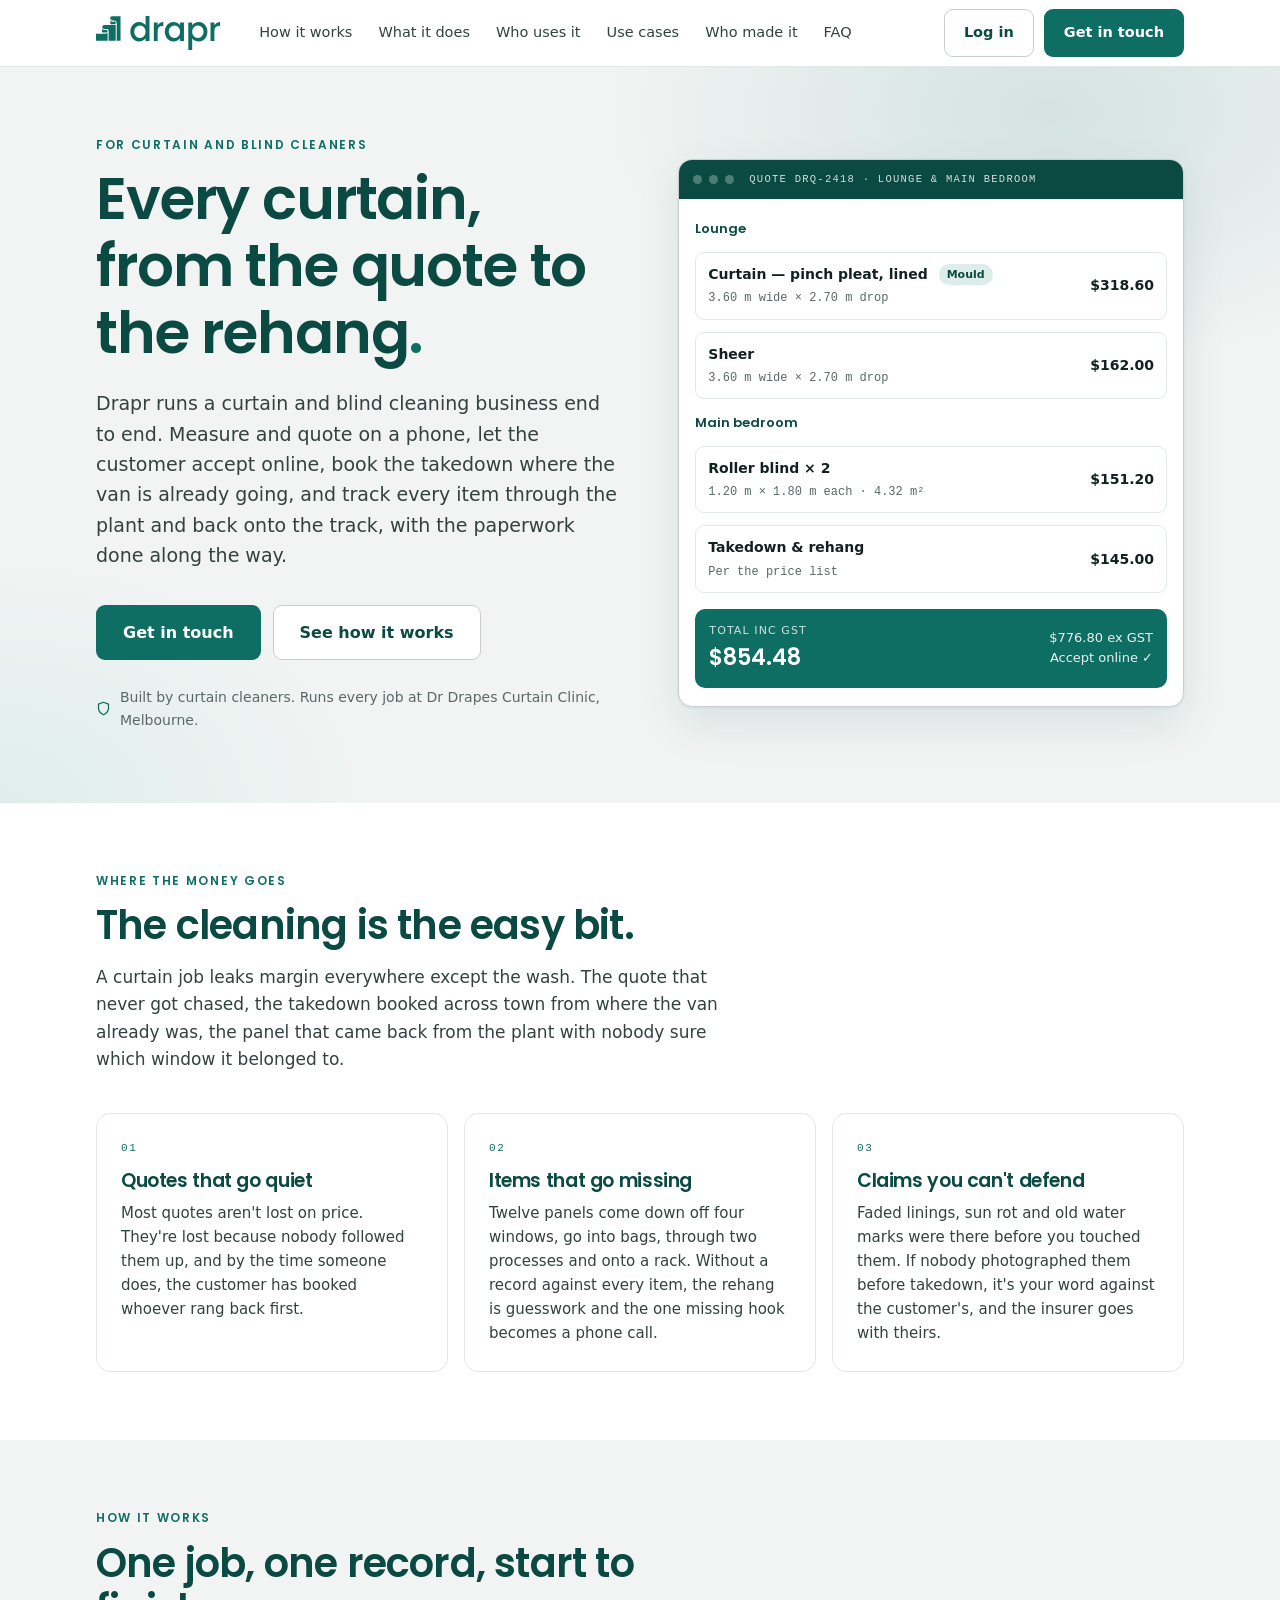
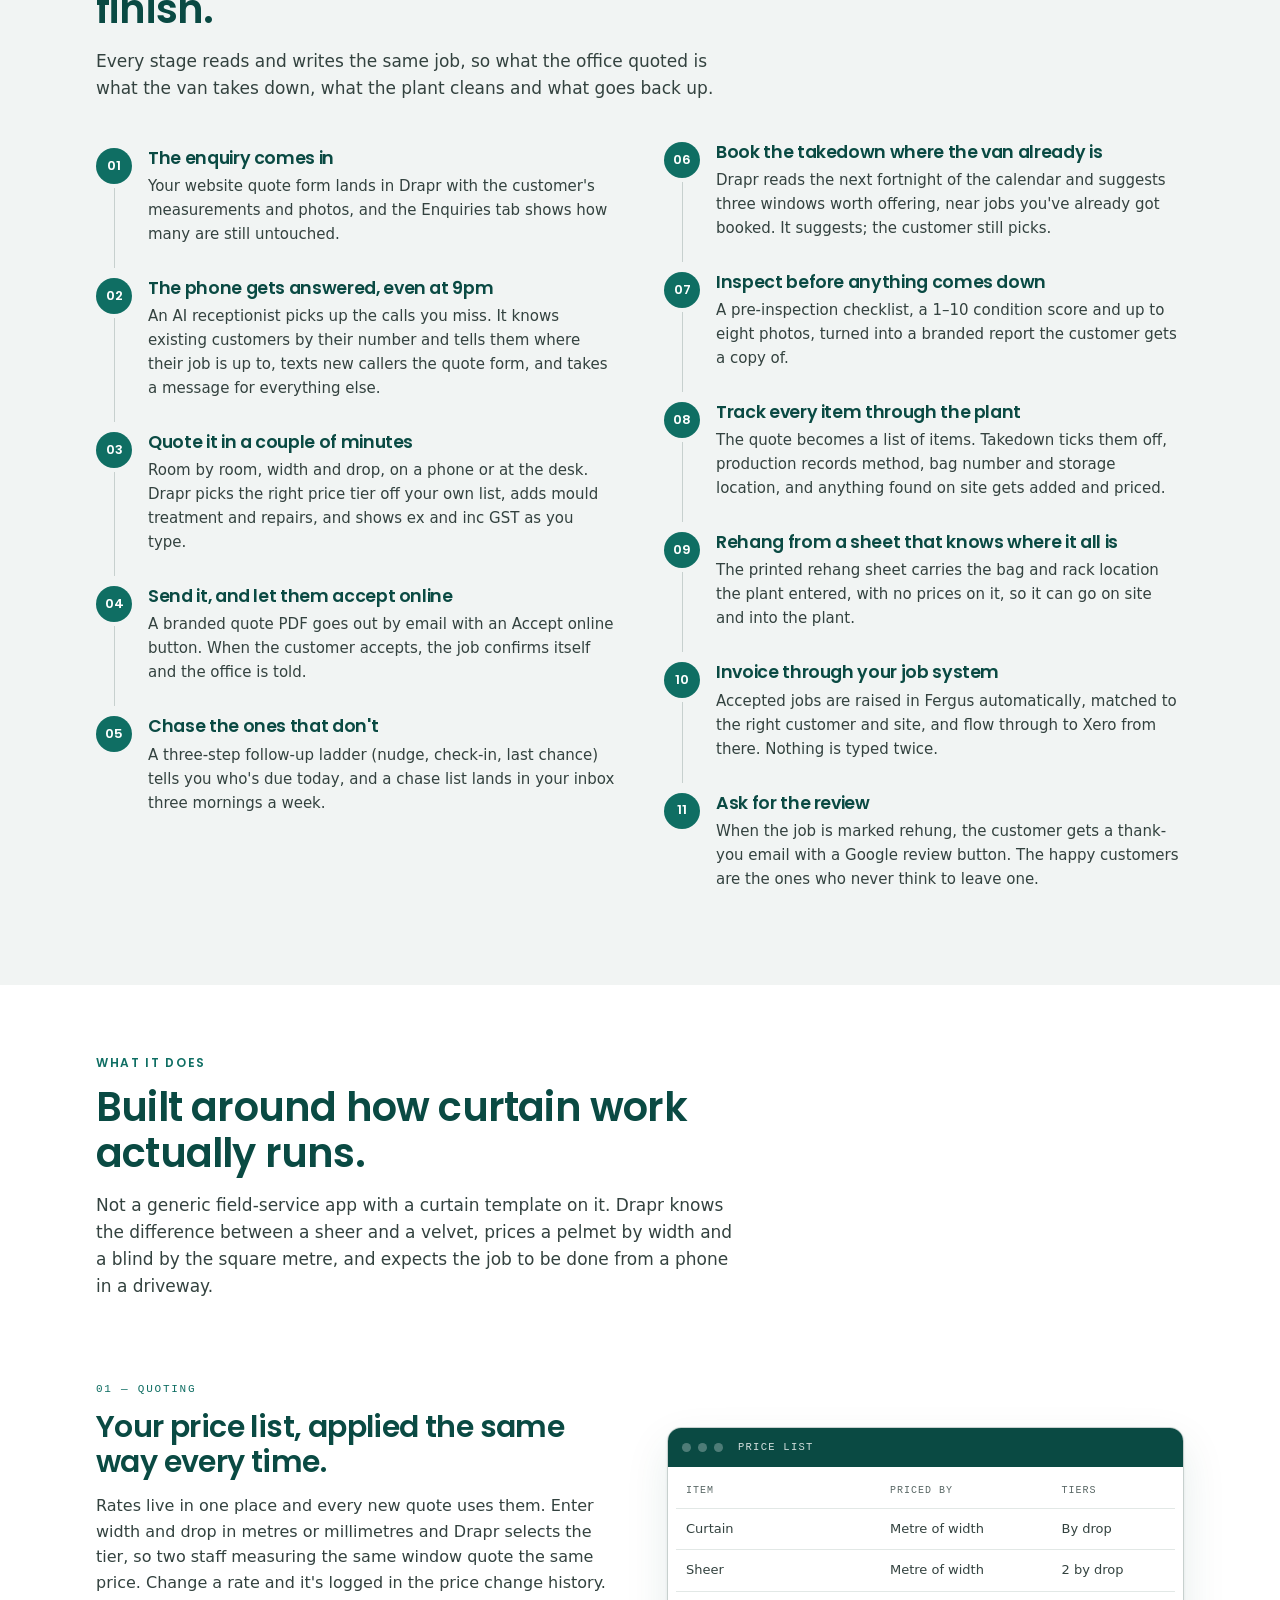
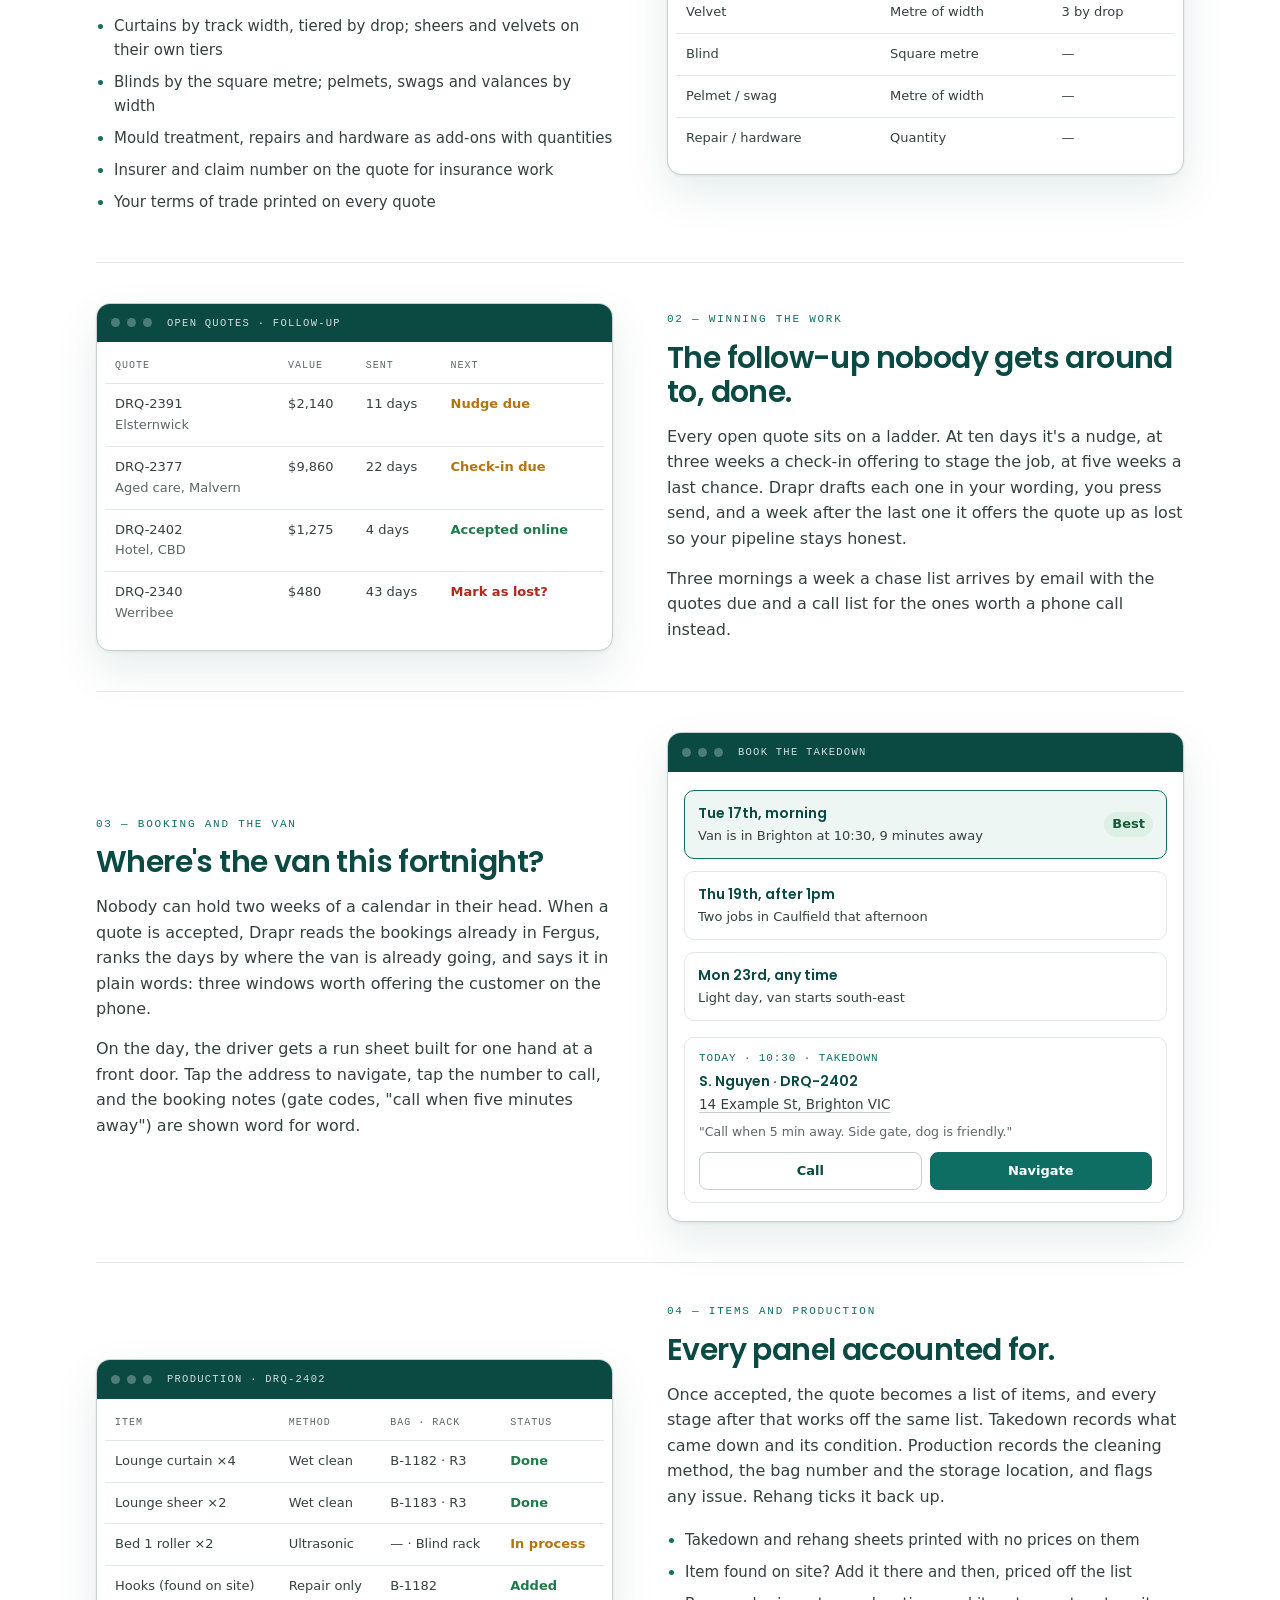
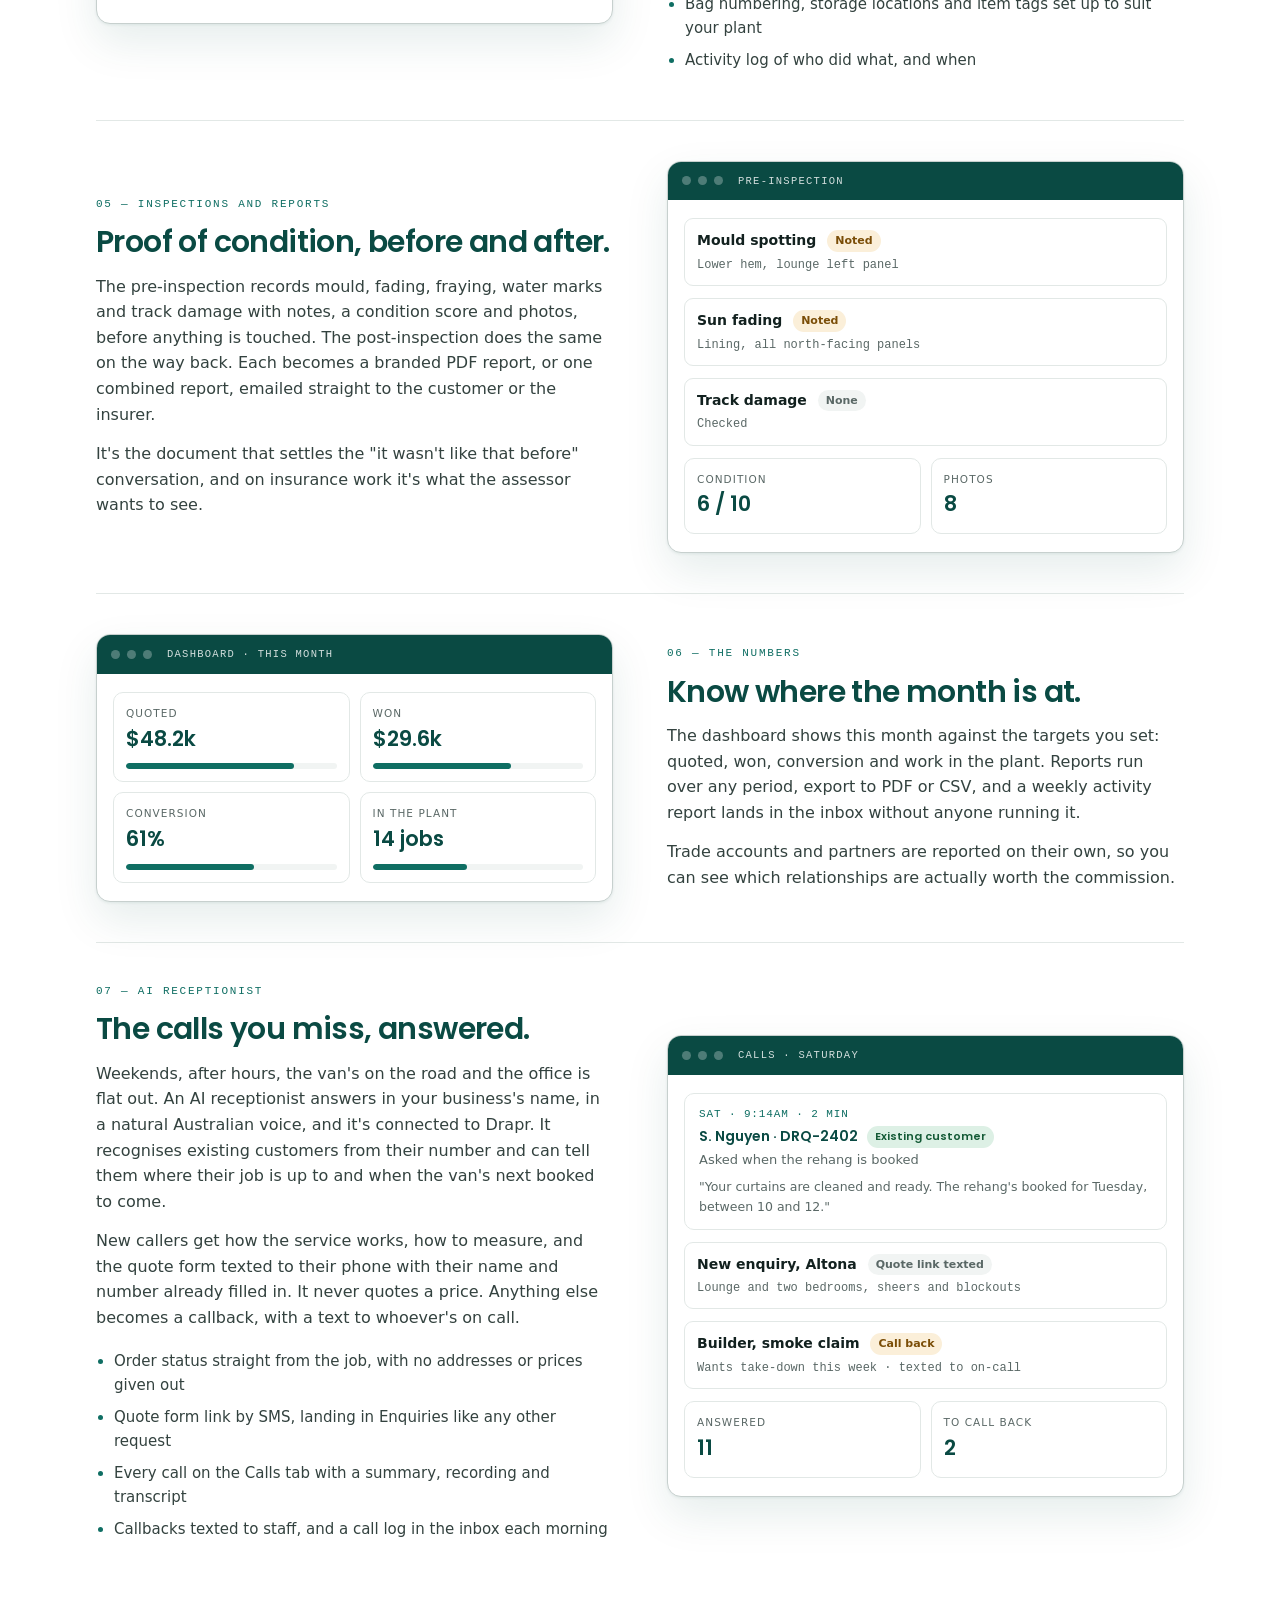
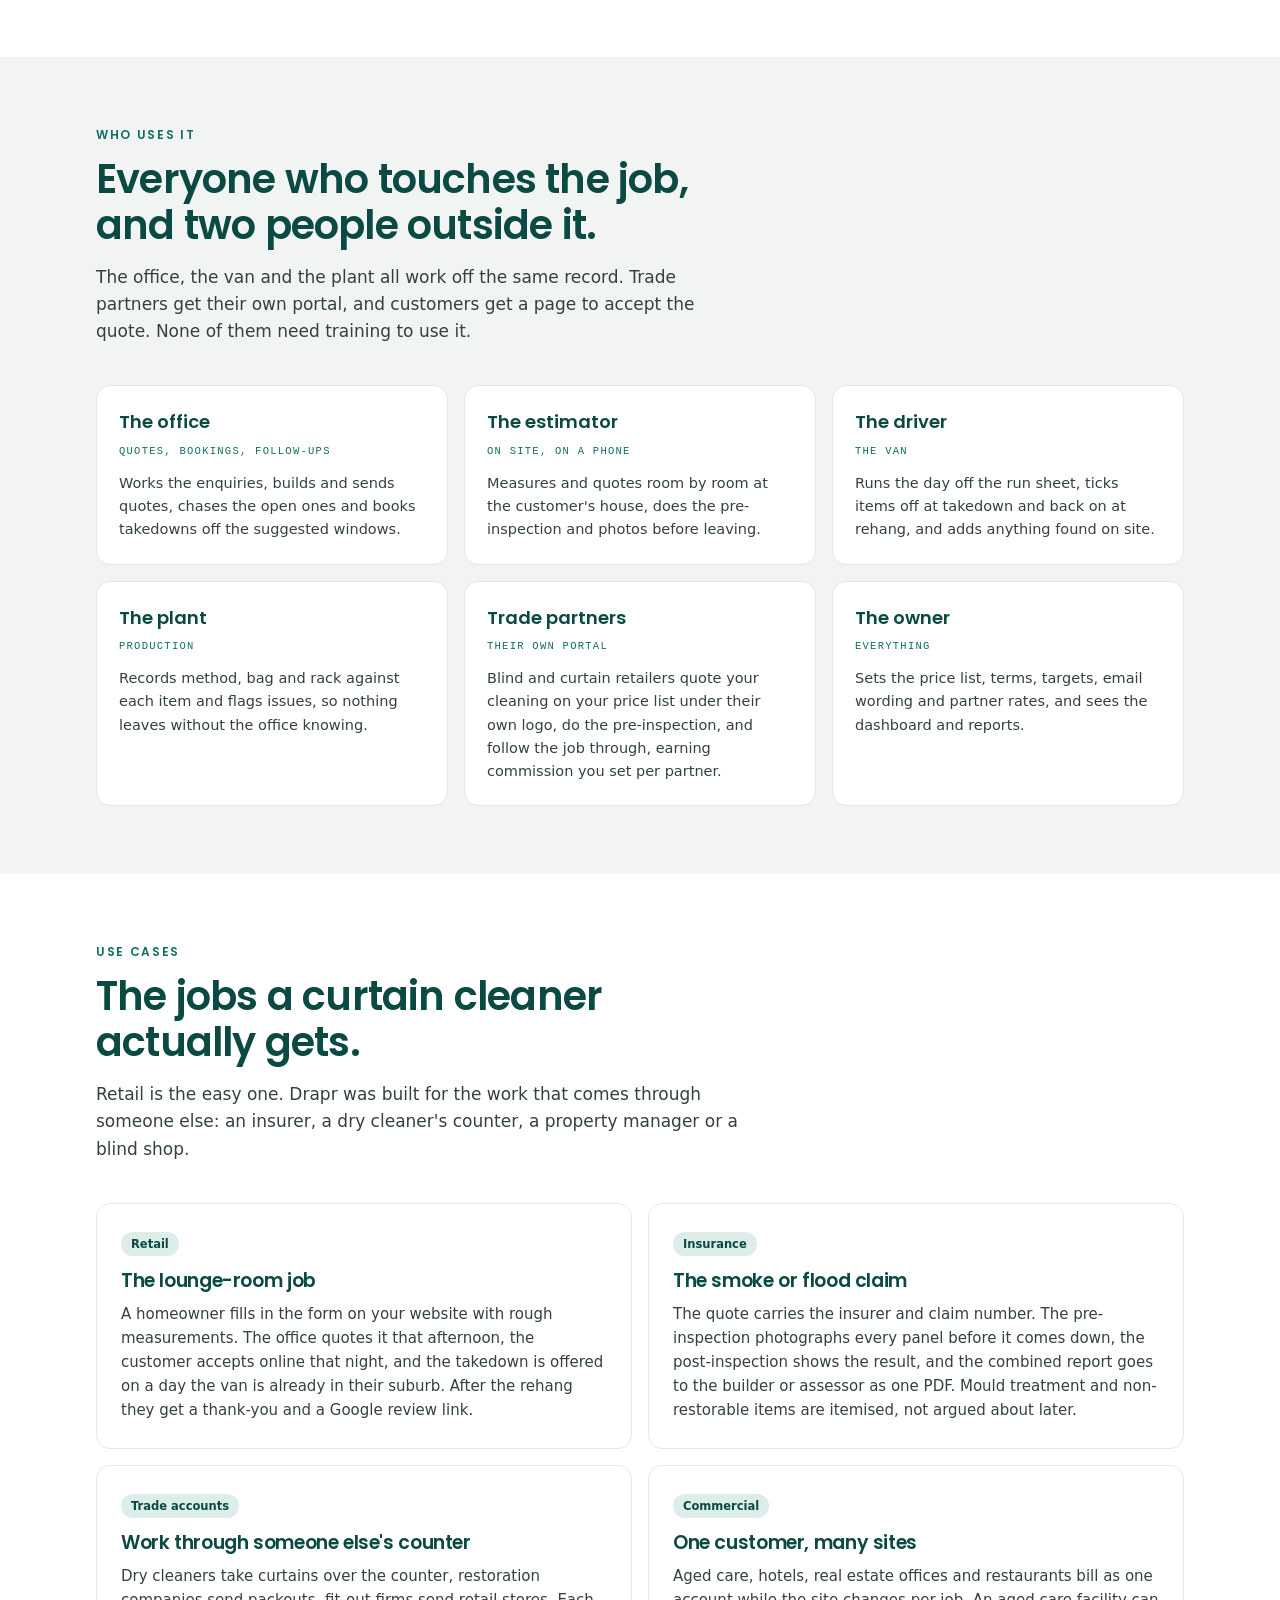
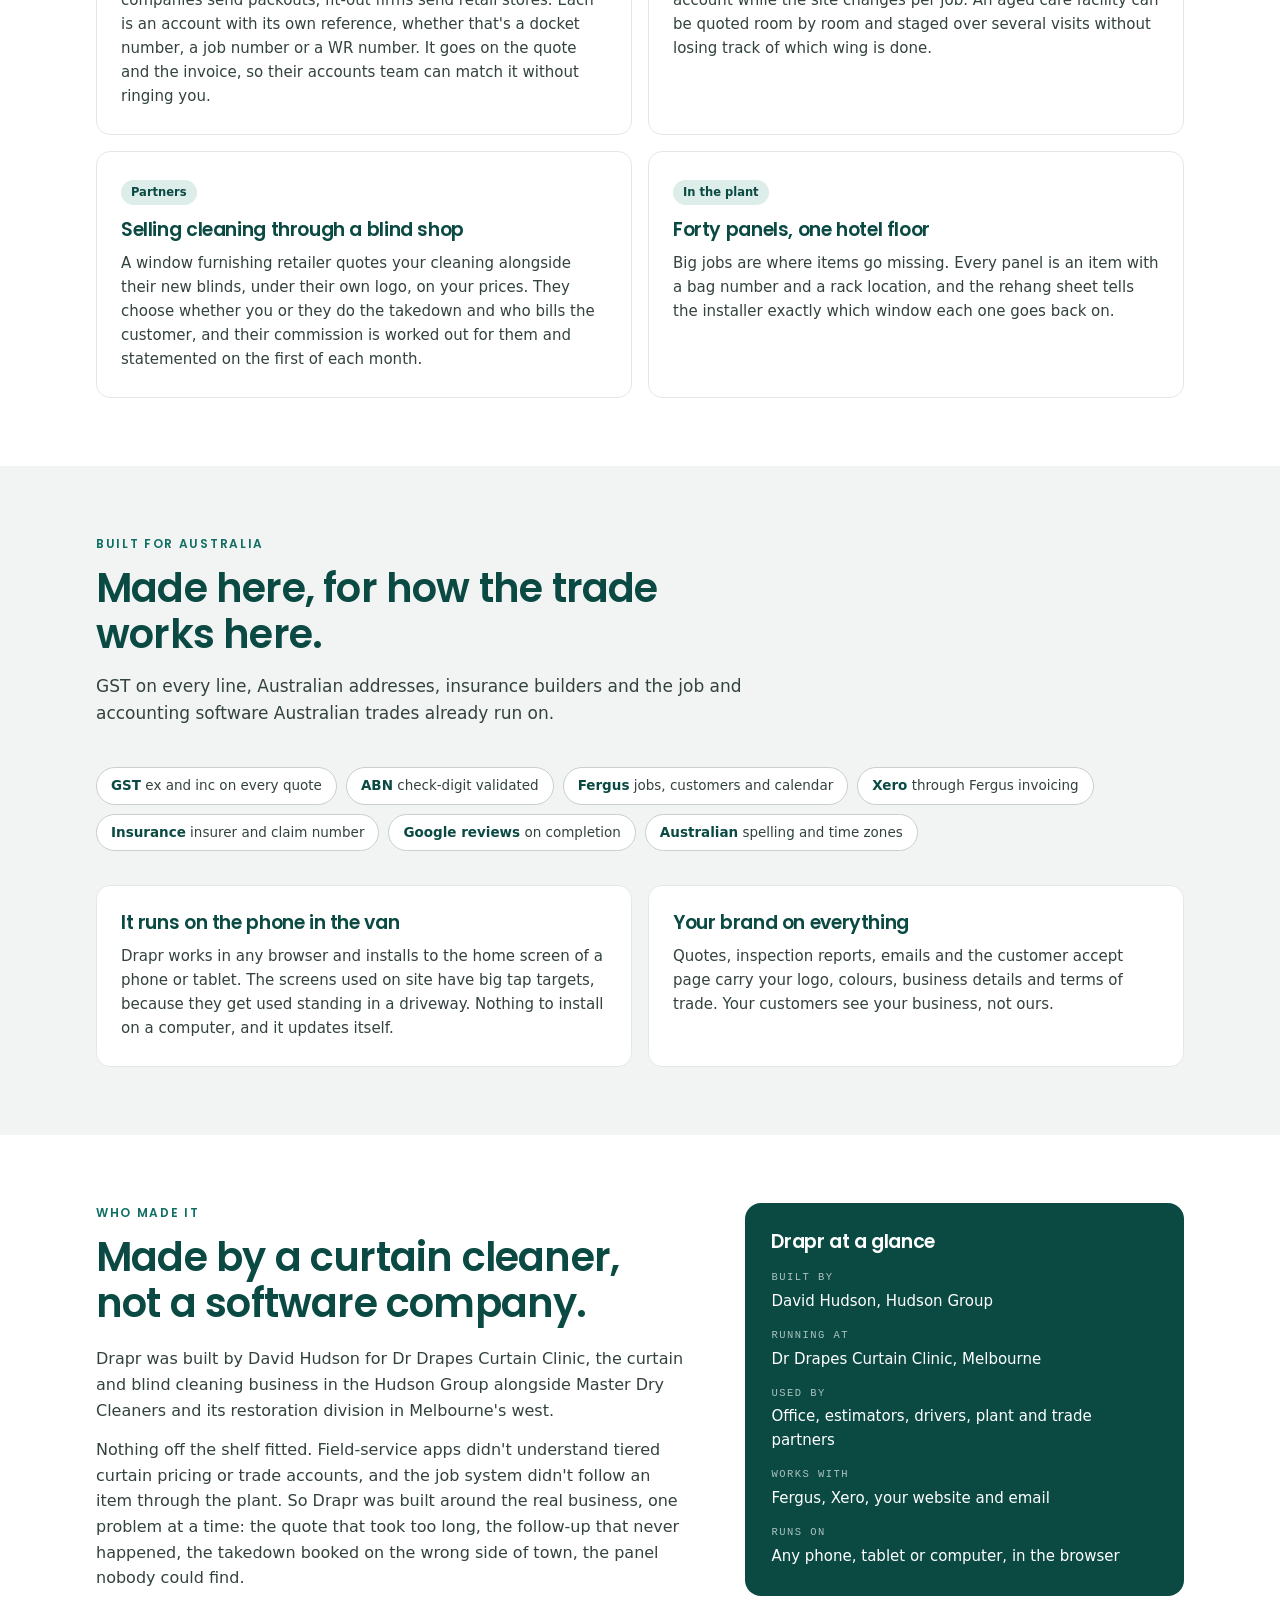
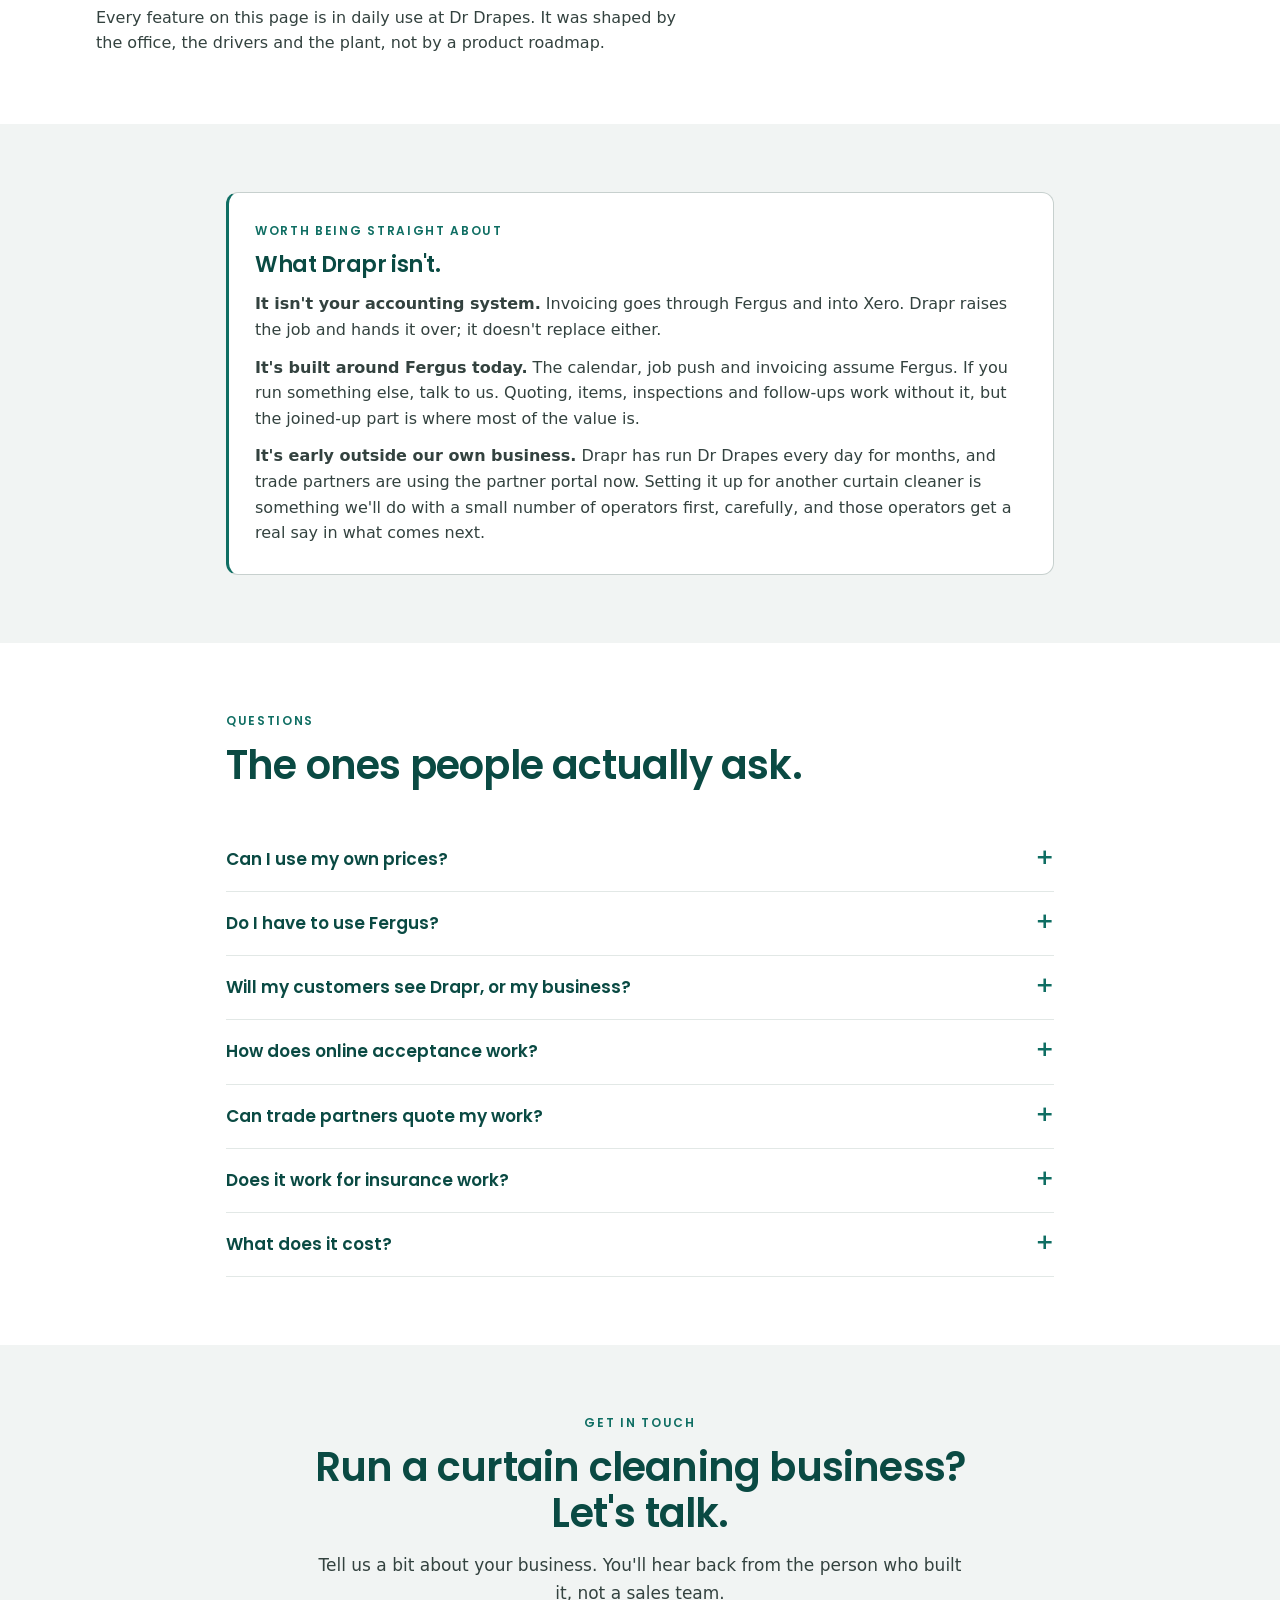
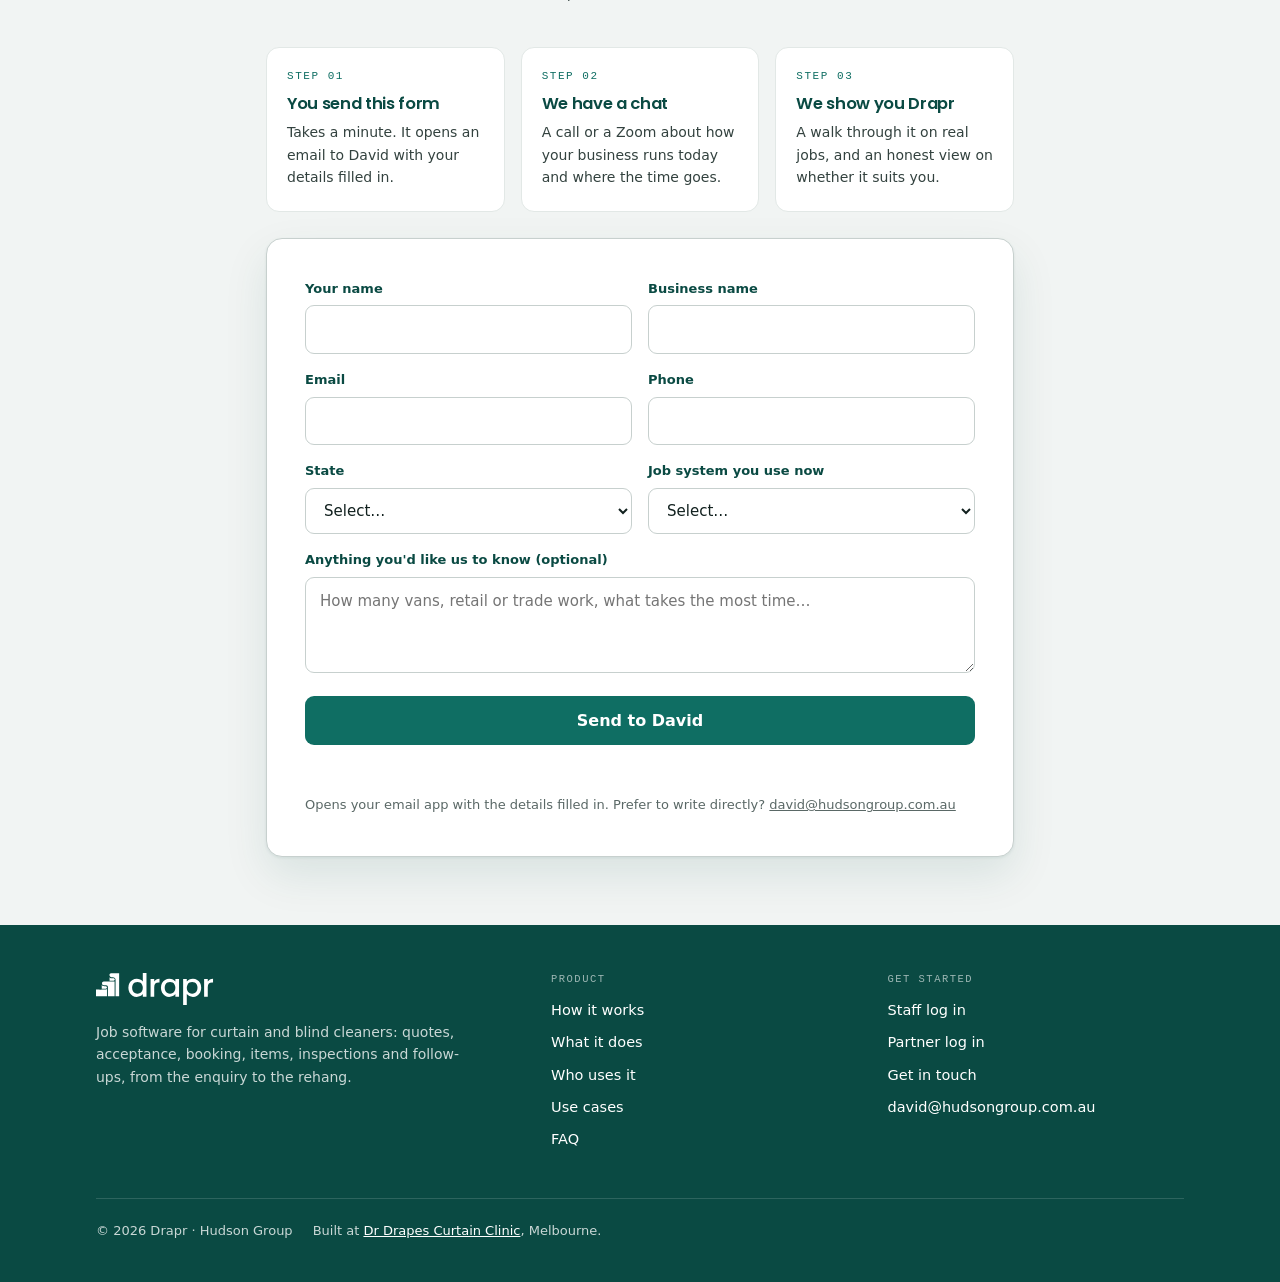
==== commit efeffe6d: "Structured call summaries and tidy transcripts; AI receptionist on the Drapr homepage Call emails, t" ====
--- a/drapr/index.html
+++ b/drapr/index.html
@@ -4,7 +4,7 @@
 <meta charset="UTF-8">
 <meta name="viewport" content="width=device-width, initial-scale=1.0, viewport-fit=cover">
 <title>Drapr — job software for curtain and blind cleaners</title>
-<meta name="description" content="Drapr runs a curtain and blind cleaning business from enquiry to rehang: quotes off your price list, online acceptance, takedown booking, item tracking through the plant, inspection reports and the follow-ups nobody gets to.">
+<meta name="description" content="Drapr runs a curtain and blind cleaning business from enquiry to rehang: quotes off your price list, online acceptance, takedown booking, item tracking through the plant, inspection reports, an AI receptionist for the calls you miss, and the follow-ups nobody gets to.">
 <meta name="theme-color" content="#0F6E63">
 
 <meta property="og:type" content="website">
@@ -474,6 +474,10 @@
       <li>
         <h3>The enquiry comes in</h3>
         <p>Your website quote form lands in Drapr with the customer's measurements and photos, and the Enquiries tab shows how many are still untouched.</p>
+      </li>
+      <li>
+        <h3>The phone gets answered, even at 9pm</h3>
+        <p>An AI receptionist picks up the calls you miss. It knows existing customers by their number and tells them where their job is up to, texts new callers the quote form, and takes a message for everything else.</p>
       </li>
       <li>
         <h3>Quote it in a couple of minutes</h3>
@@ -735,6 +739,50 @@
       </div>
     </div>
 
+    <!-- 7 -->
+    <div class="feature">
+      <div class="feature-in">
+        <div class="feature-copy">
+          <div class="kicker">07 — AI receptionist</div>
+          <h3>The calls you miss, answered.</h3>
+          <p>
+            Weekends, after hours, the van's on the road and the office is flat out. An AI
+            receptionist answers in your business's name, in a natural Australian voice, and it's
+            connected to Drapr. It recognises existing customers from their number and can tell
+            them where their job is up to and when the van's next booked to come.
+          </p>
+          <p>
+            New callers get how the service works, how to measure, and the quote form texted to
+            their phone with their name and number already filled in. It never quotes a price.
+            Anything else becomes a callback, with a text to whoever's on call.
+          </p>
+          <ul>
+            <li>Order status straight from the job, with no addresses or prices given out</li>
+            <li>Quote form link by SMS, landing in Enquiries like any other request</li>
+            <li>Every call on the Calls tab with a summary, recording and transcript</li>
+            <li>Callbacks texted to staff, and a call log in the inbox each morning</li>
+          </ul>
+        </div>
+        <div class="panel" aria-hidden="true">
+          <div class="panel-bar"><i></i><i></i><i></i><span>Calls · Saturday</span></div>
+          <div class="panel-body">
+            <div class="stop">
+              <div class="t">SAT · 9:14AM · 2 MIN</div>
+              <div class="c">S. Nguyen · DRQ-2402 <span class="pill ok">Existing customer</span></div>
+              <div style="font-size:13px;color:var(--muted,#5a6866);margin-top:2px">Asked when the rehang is booked</div>
+              <div class="n">"Your curtains are cleaned and ready. The rehang's booked for Tuesday, between 10 and 12."</div>
+            </div>
+            <div class="line-item"><span class="what">New enquiry, Altona <span class="pill grey">Quote link texted</span></span><span class="dims">Lounge and two bedrooms, sheers and blockouts</span><span class="amt"></span></div>
+            <div class="line-item"><span class="what">Builder, smoke claim <span class="pill warn">Call back</span></span><span class="dims">Wants take-down this week · texted to on-call</span><span class="amt"></span></div>
+            <div class="kpis">
+              <div class="kpi"><small>Answered</small><strong>11</strong></div>
+              <div class="kpi"><small>To call back</small><strong>2</strong></div>
+            </div>
+          </div>
+        </div>
+      </div>
+    </div>
+
   </div>
 </section>
 
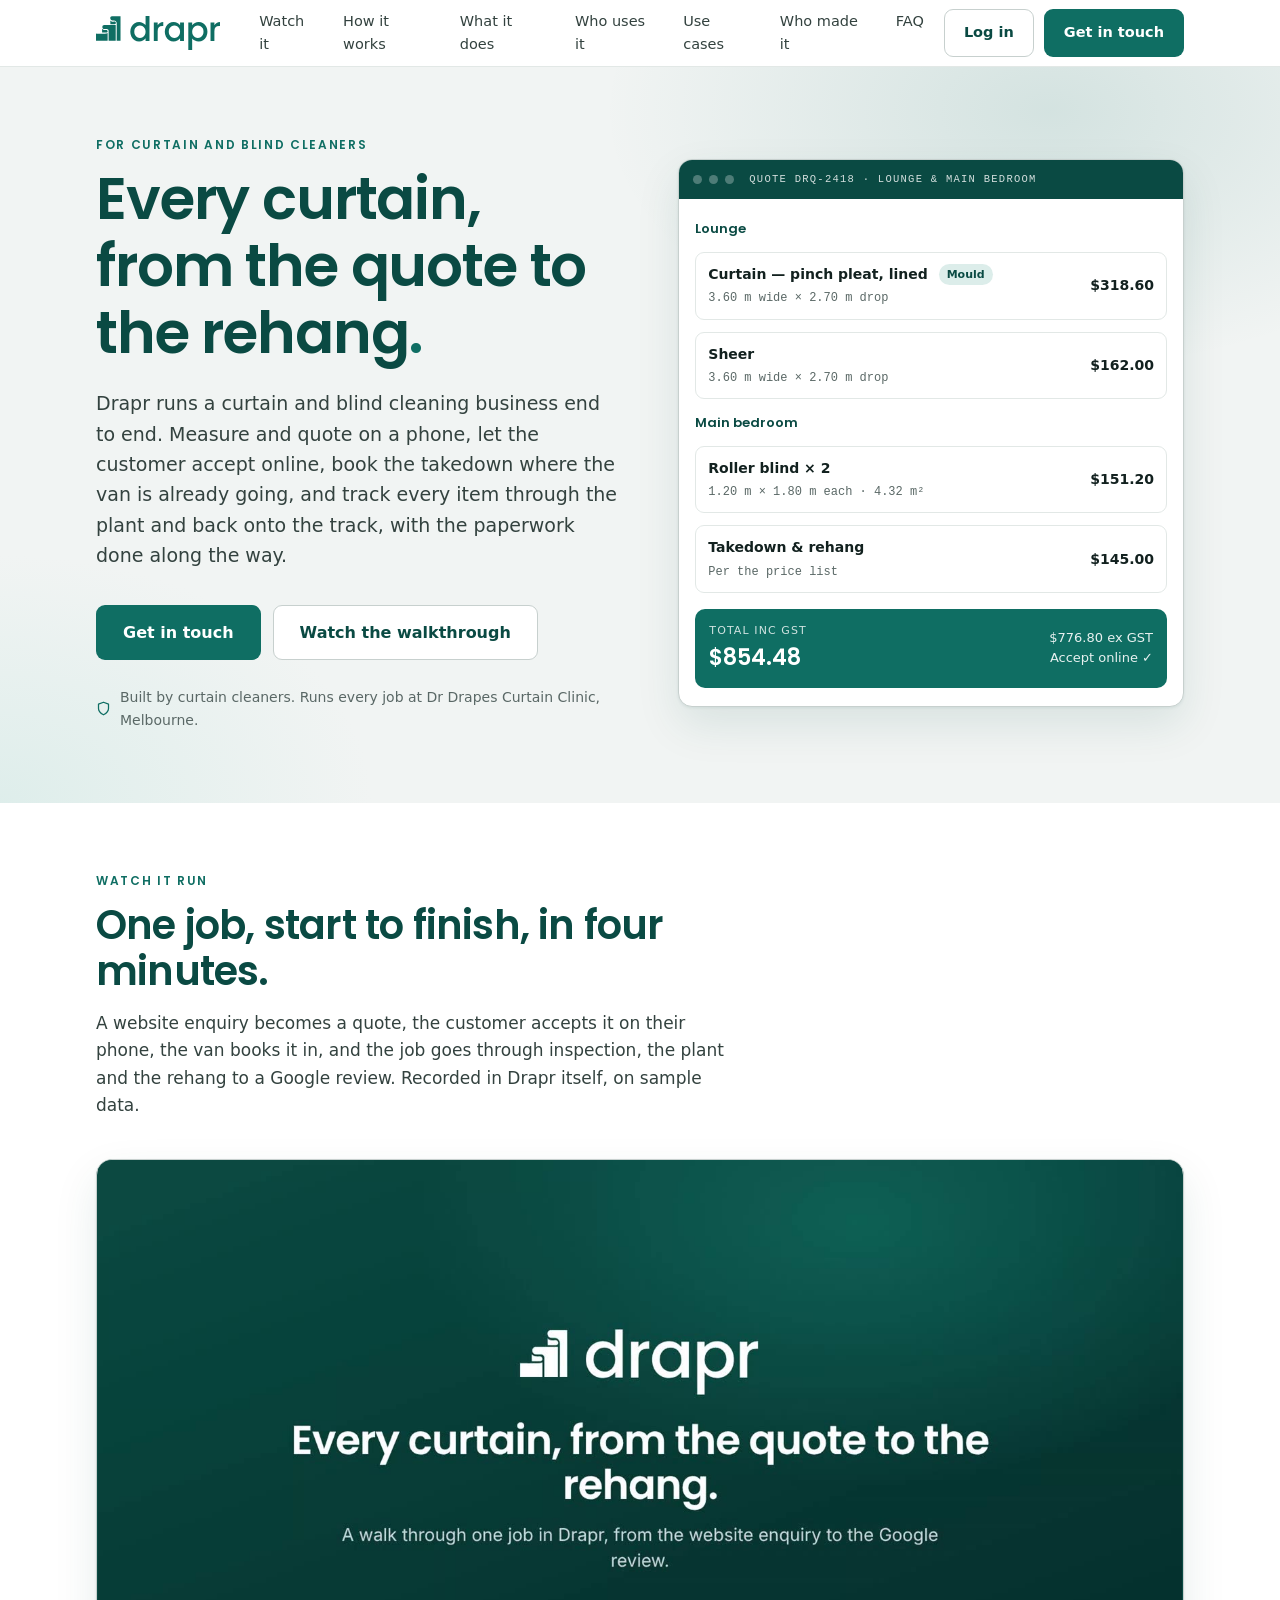
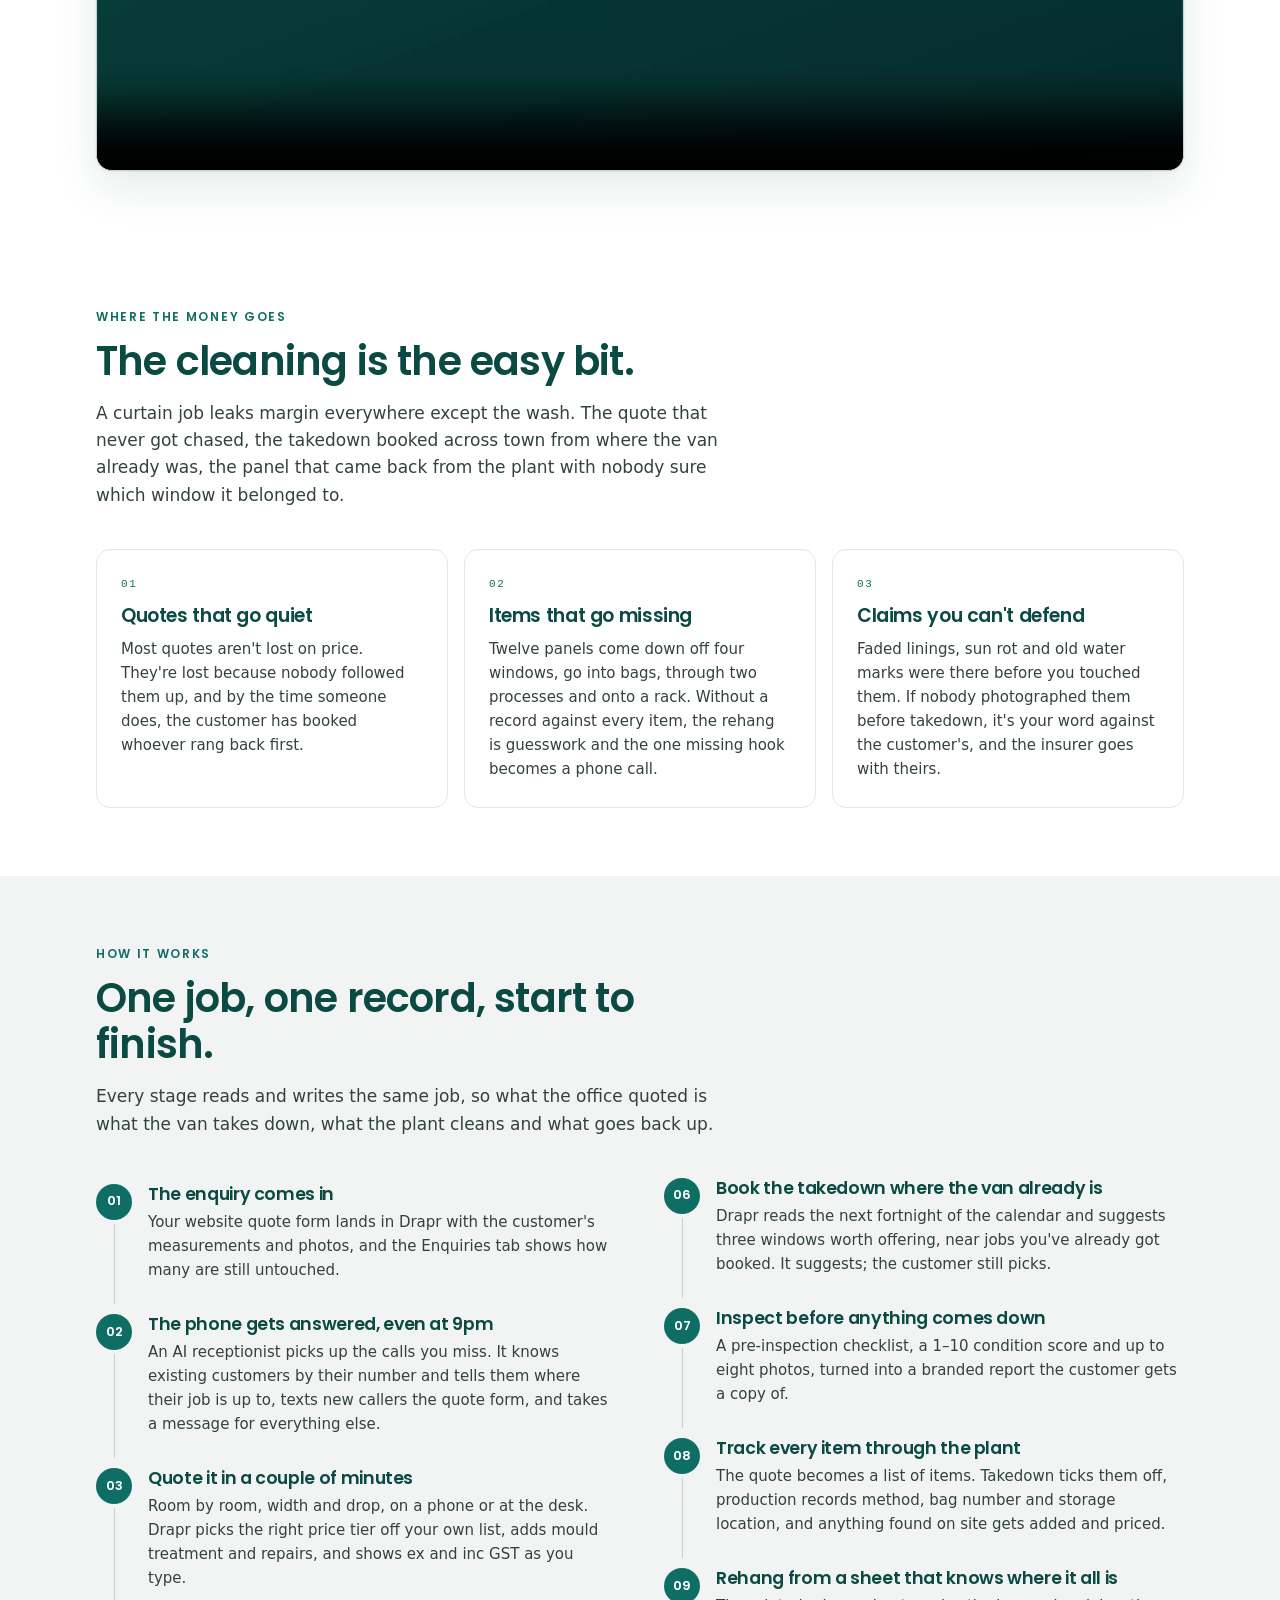
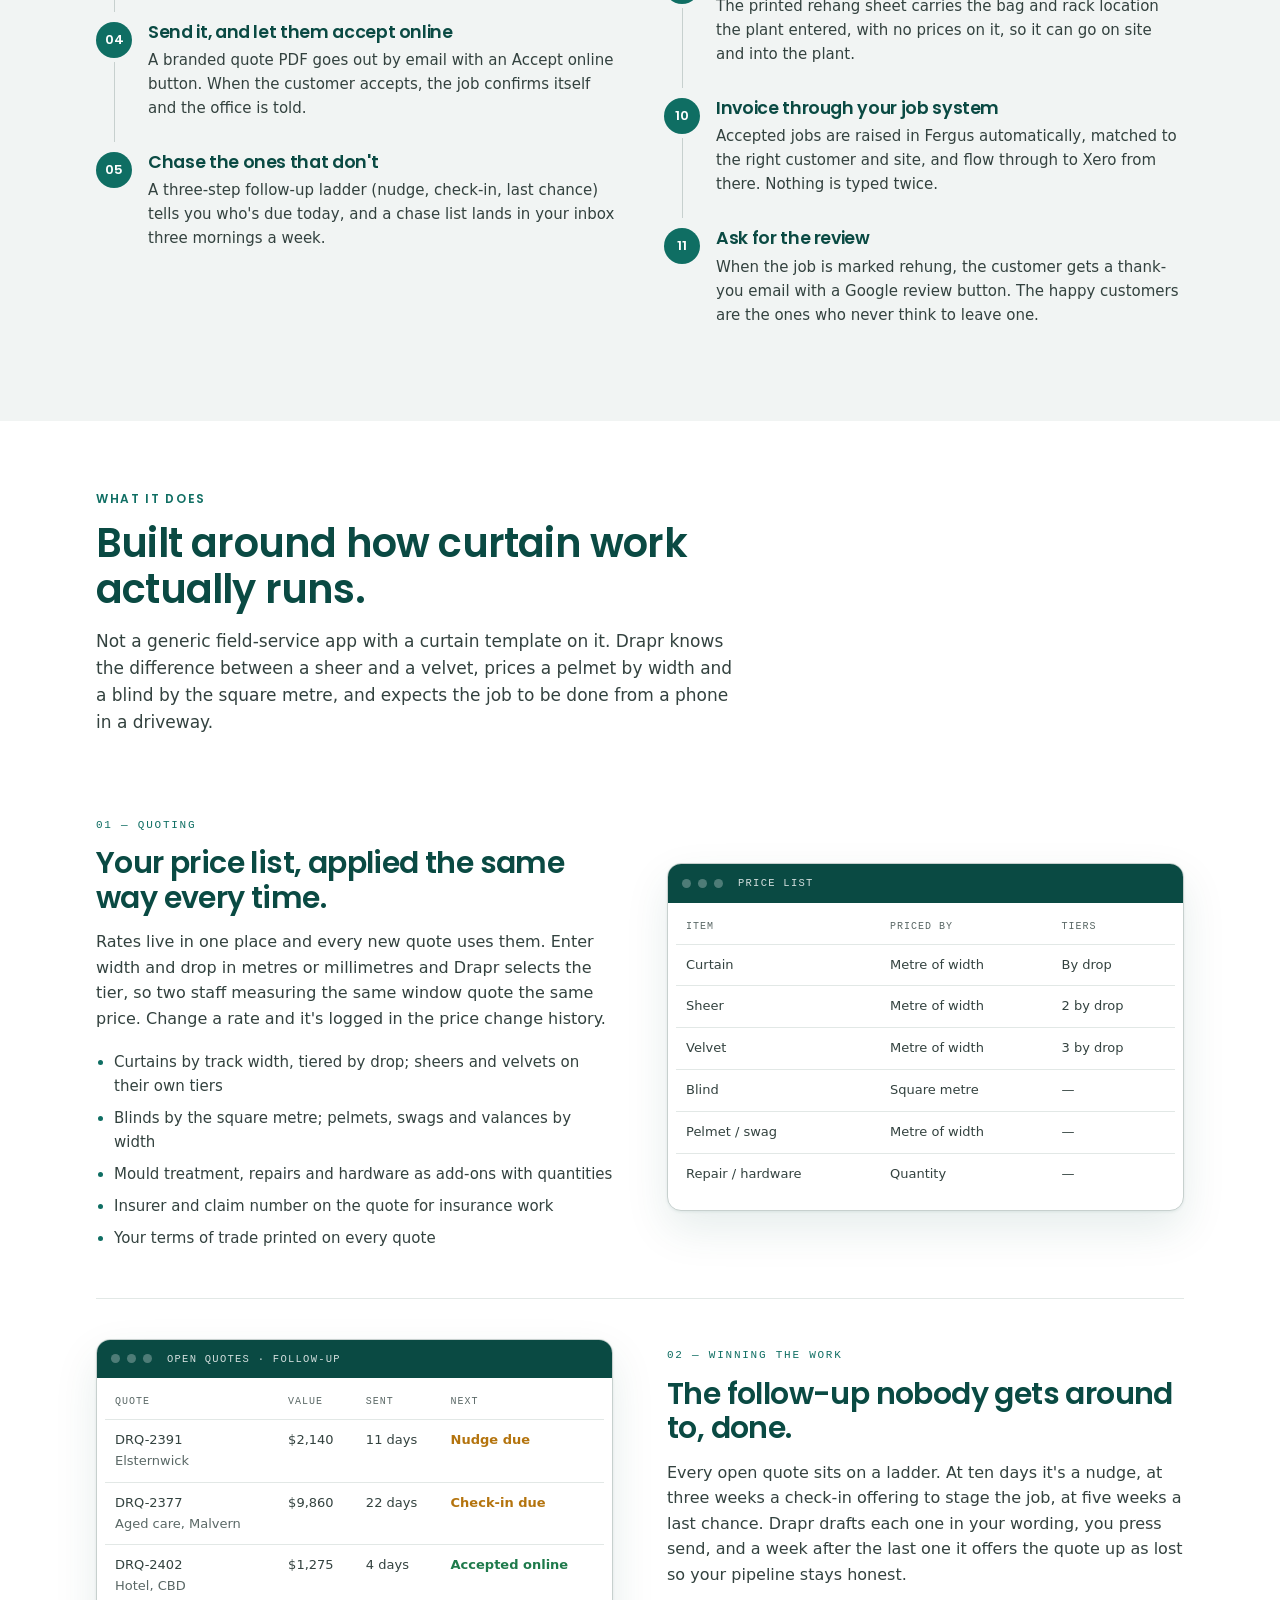
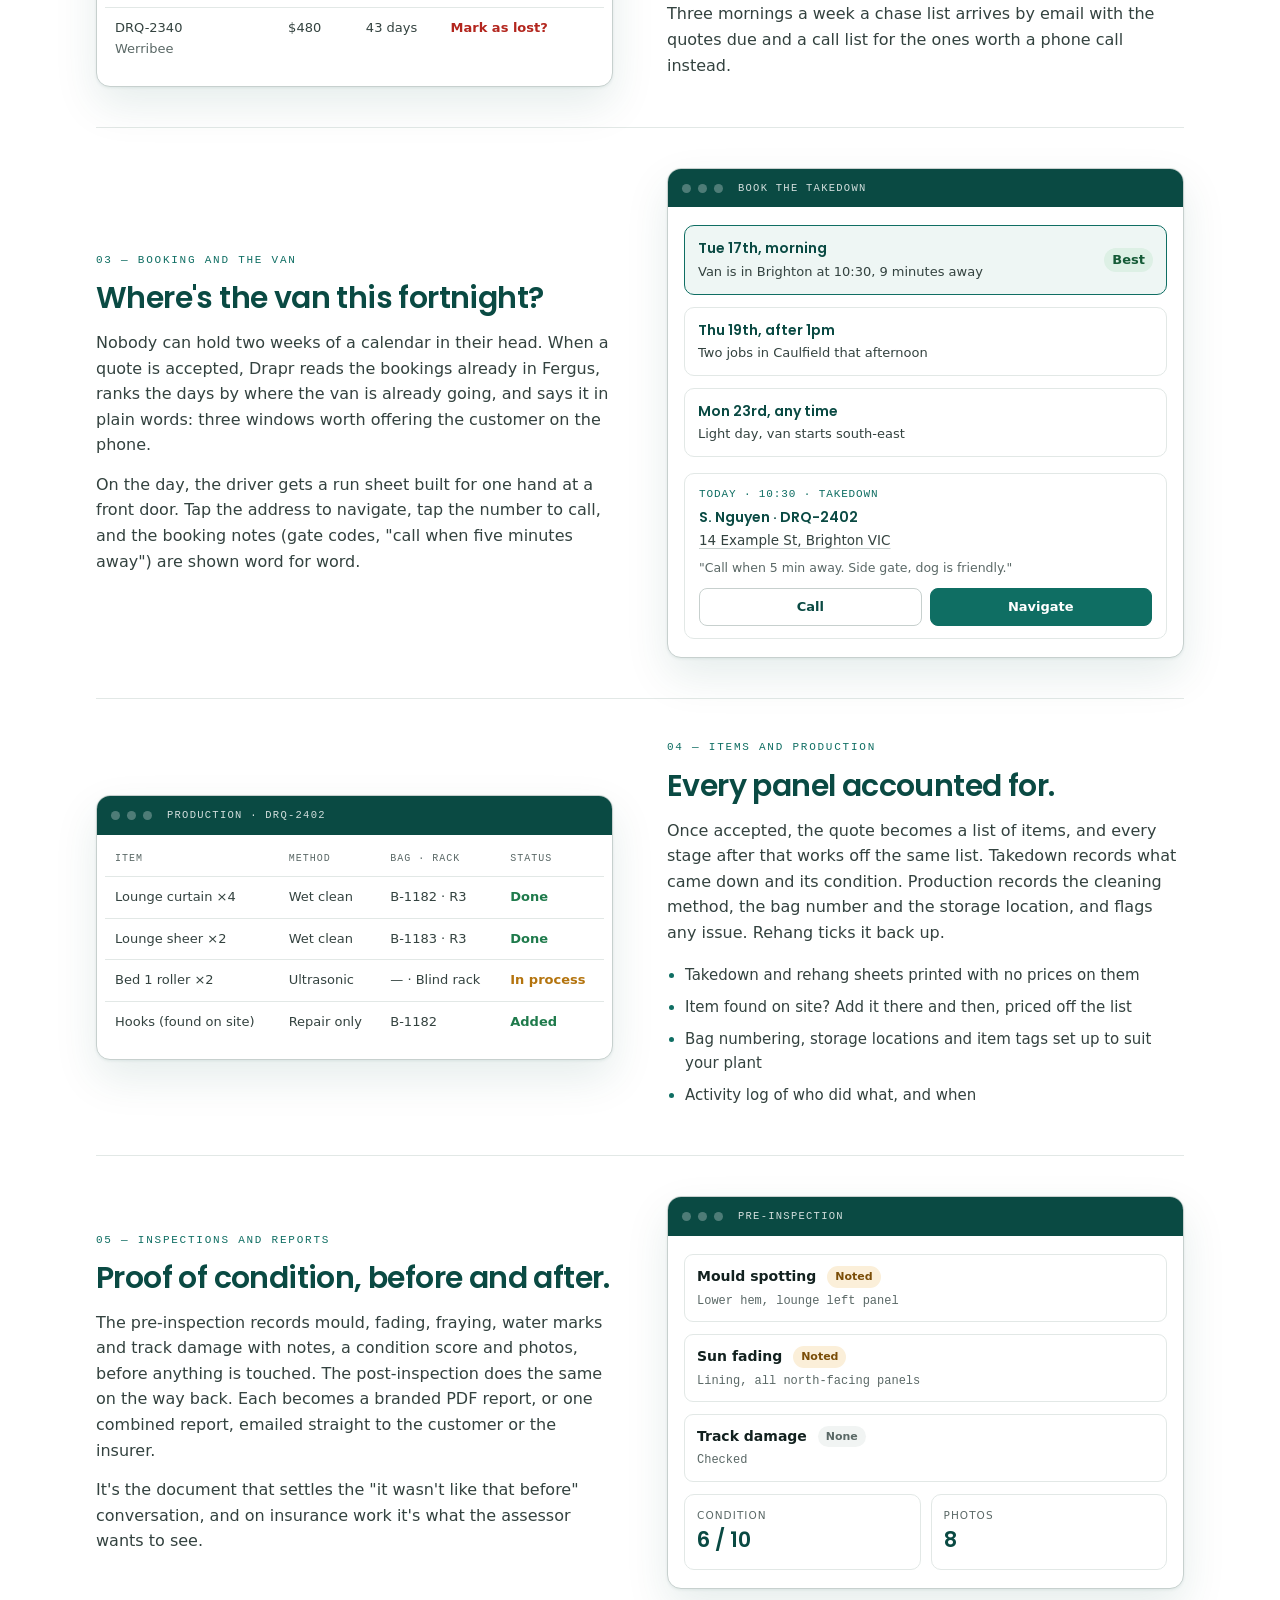
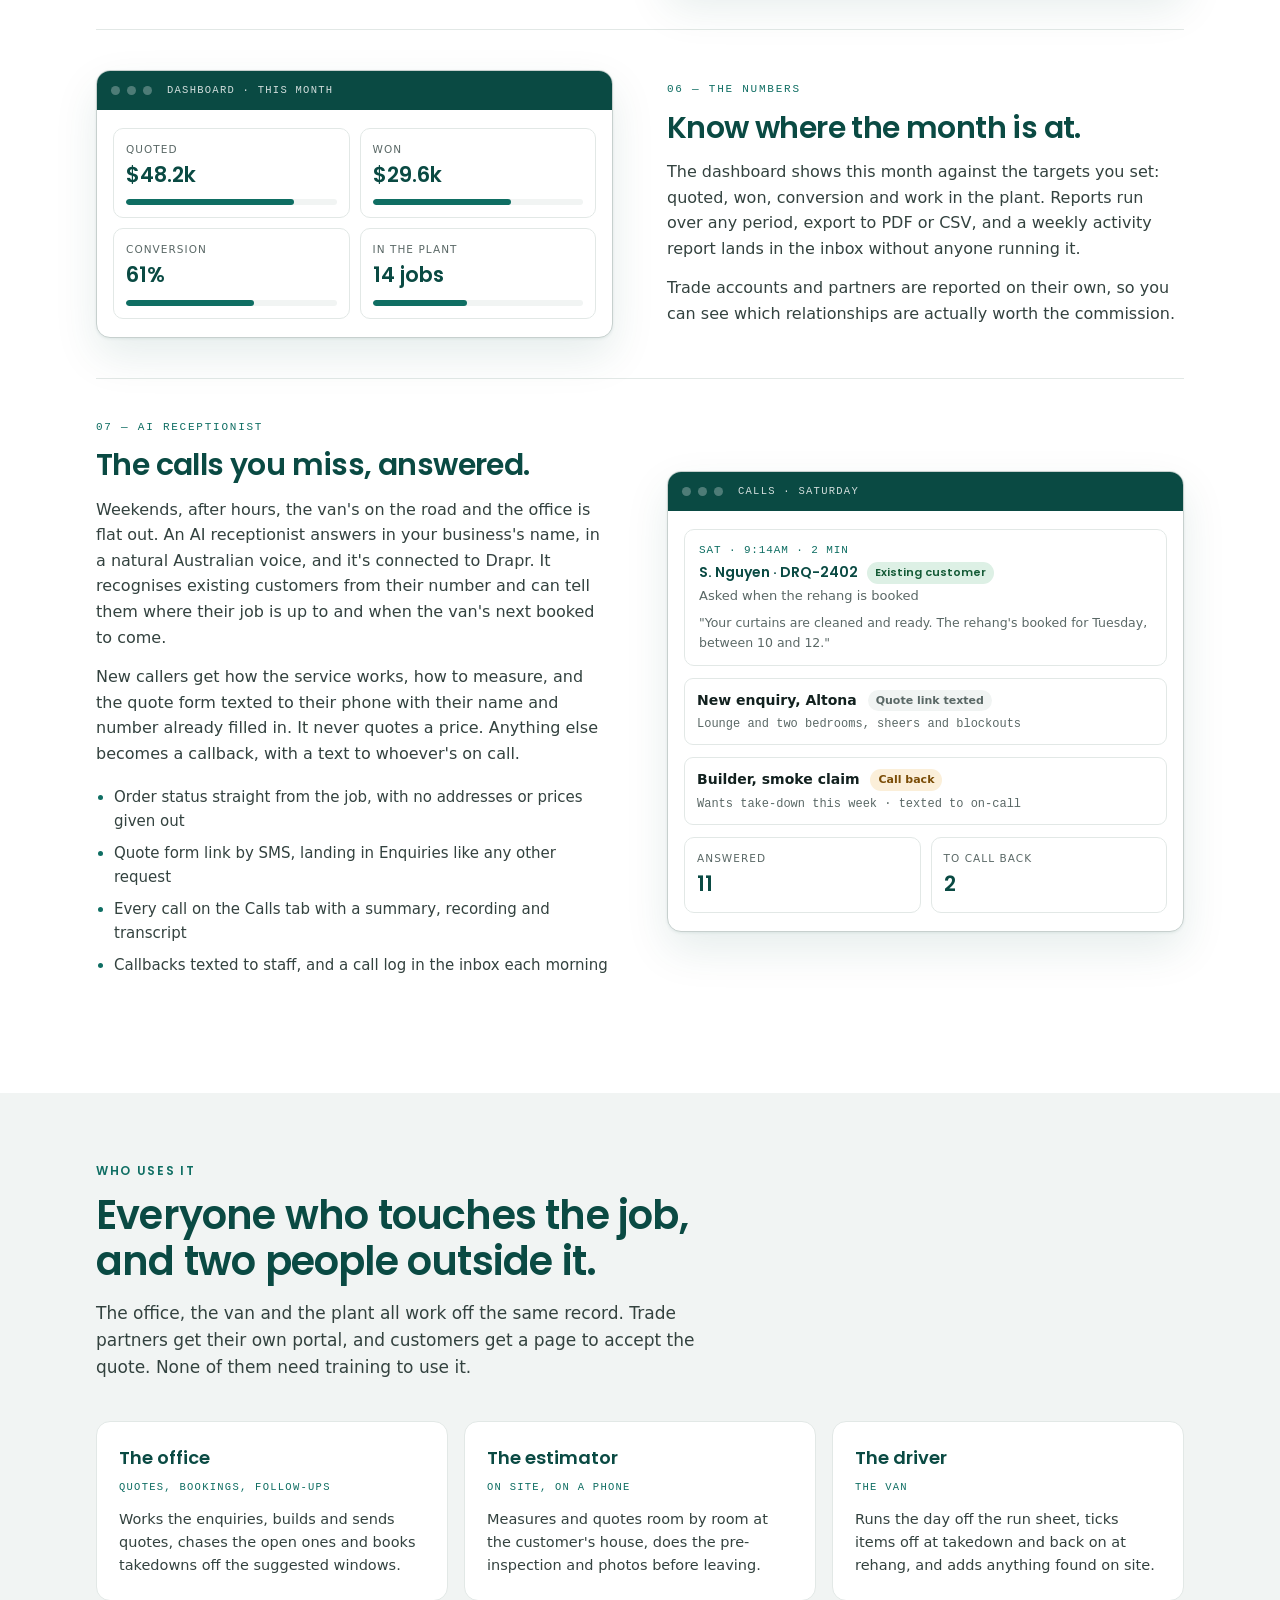
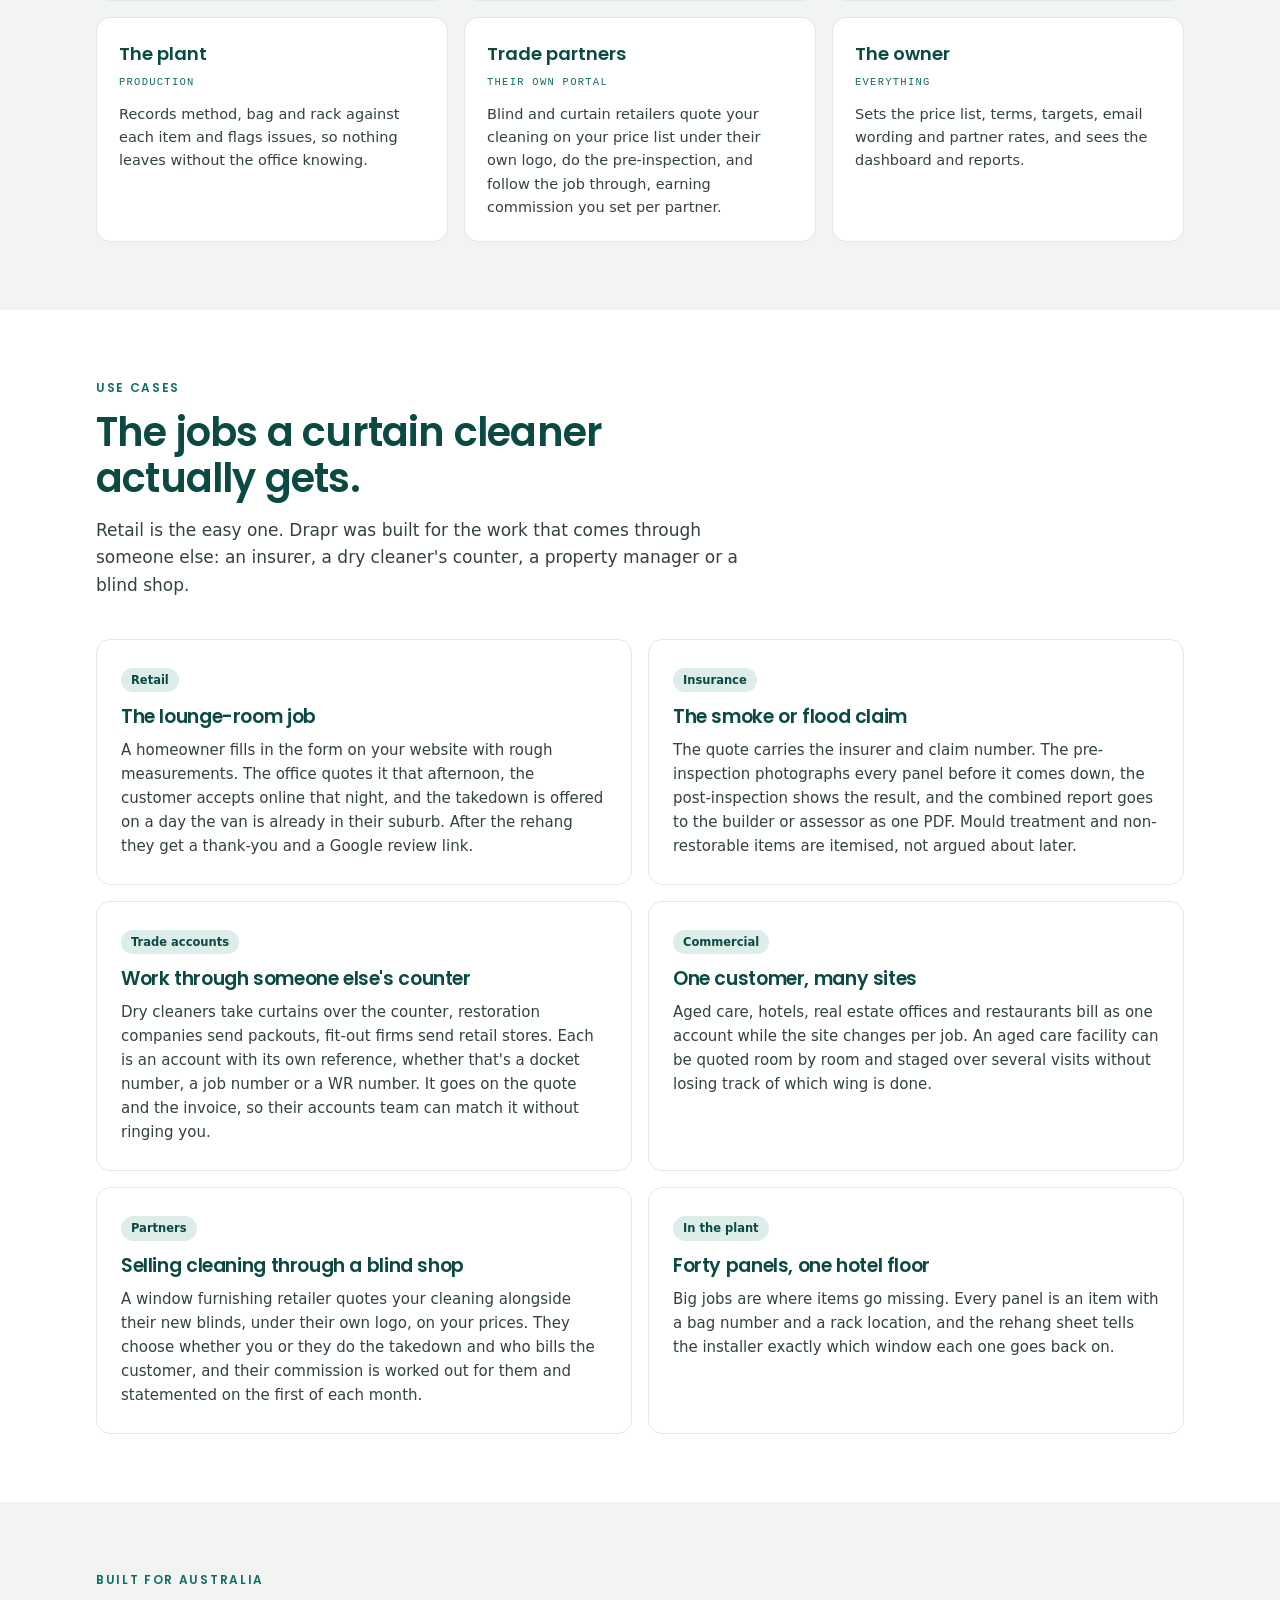
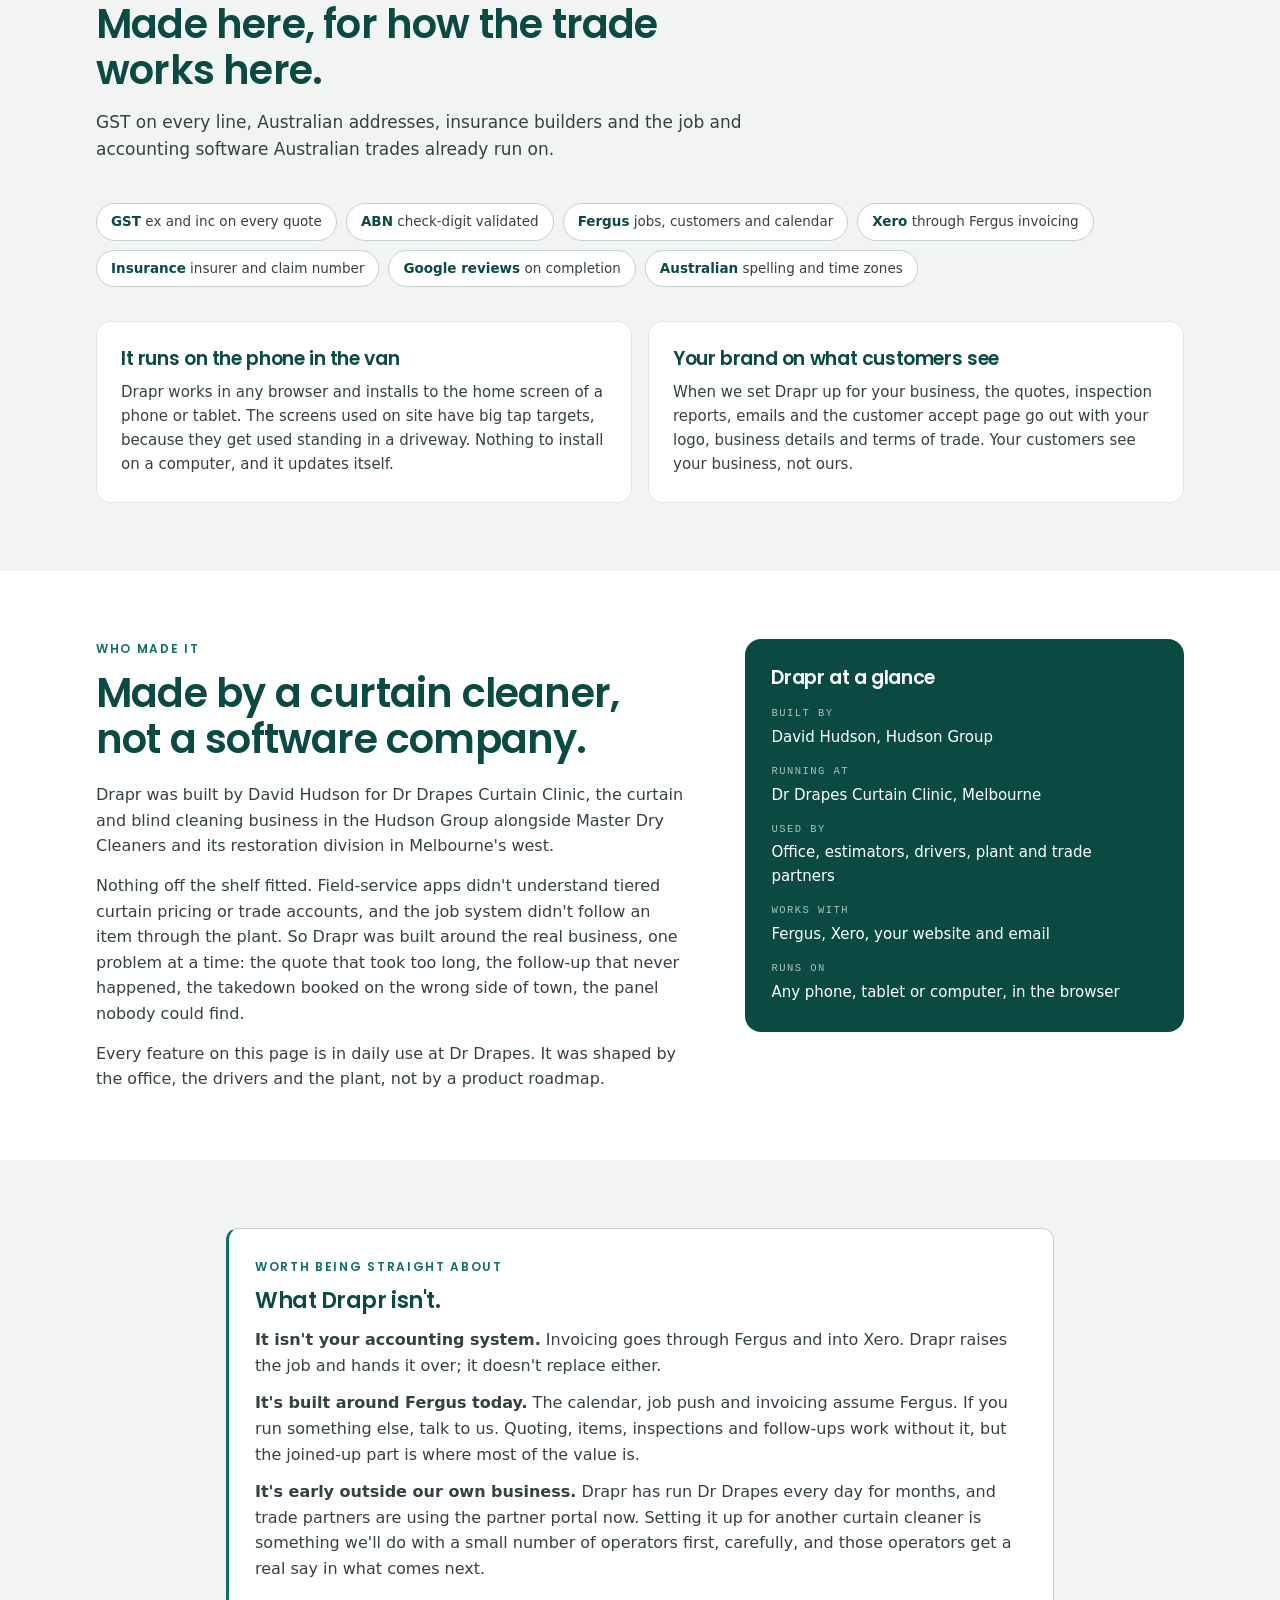
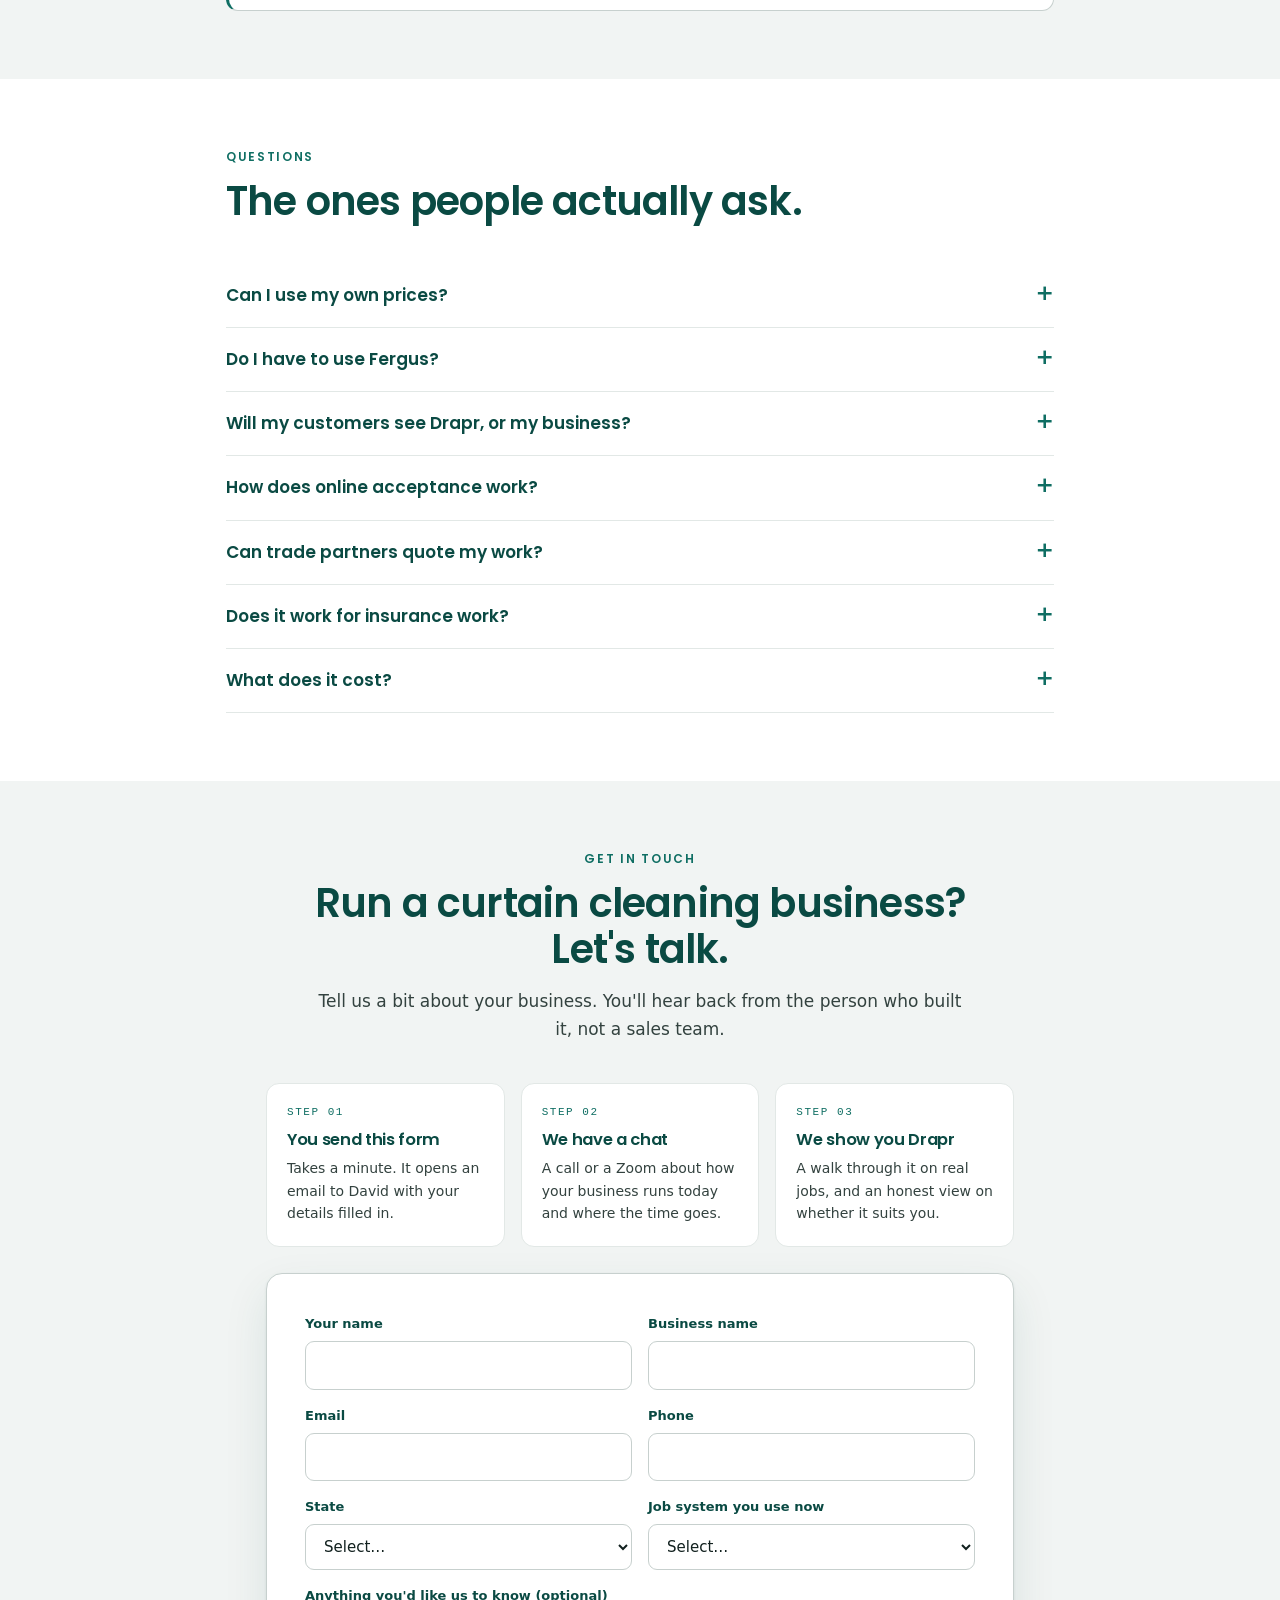
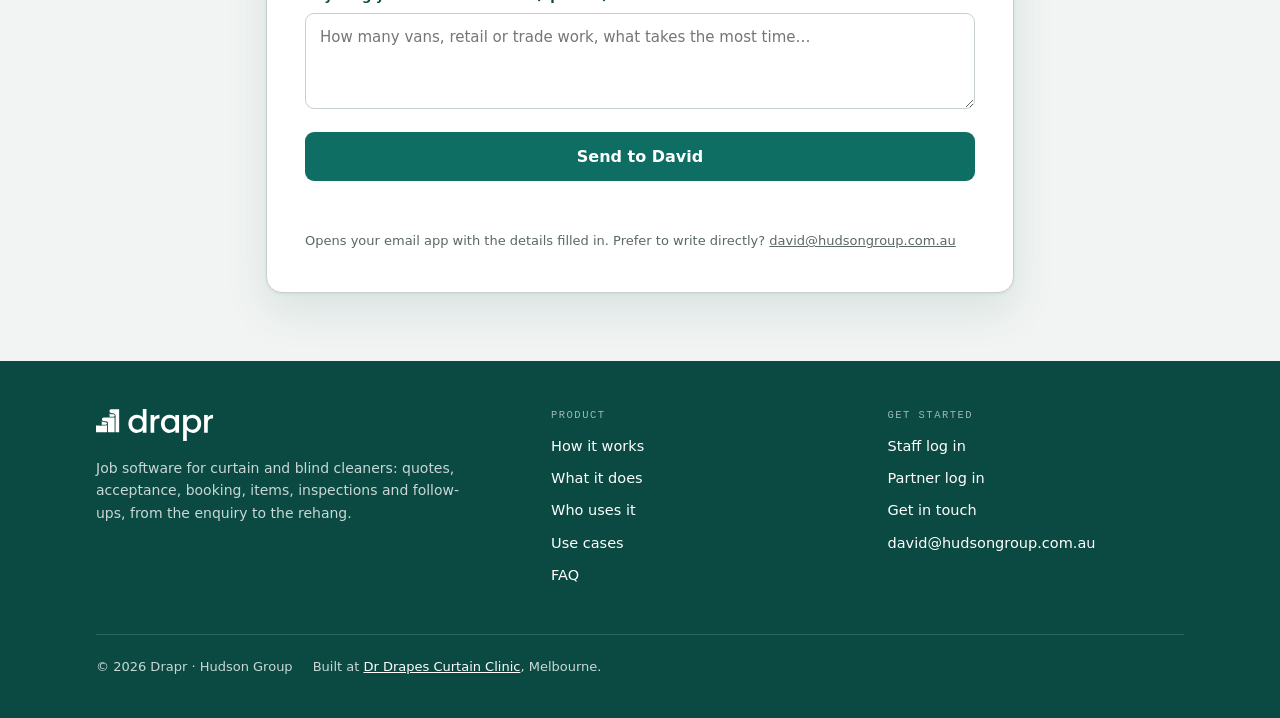
==== commit 1dec9aa3: "Add a walkthrough video to the Drapr homepage A four-minute recording of one job's whole life in Dra" ====
--- a/drapr/index.html
+++ b/drapr/index.html
@@ -142,6 +142,10 @@
   .hero-panel { display: none; }
   @media (min-width: 980px) { .hero-panel { display: block; } }
 
+  /* ---------- Walkthrough video ---------- */
+  .video-frame { border-radius: 16px; overflow: hidden; border: 1px solid var(--line); box-shadow: var(--shadow); background: var(--teal-deep); aspect-ratio: 16 / 9; }
+  .video-frame video { display: block; width: 100%; height: 100%; }
+
   /* ---------- Section scaffolding ---------- */
   section { padding: 68px 0; }
   section.tint { background: var(--bg); }
@@ -340,6 +344,7 @@
       <img src="../brand/drapr-lockup-horizontal-teal.svg" alt="Drapr" width="126" height="34">
     </a>
     <div class="nav-links">
+      <a href="#watch">Watch it</a>
       <a href="#how">How it works</a>
       <a href="#what">What it does</a>
       <a href="#who">Who uses it</a>
@@ -371,7 +376,7 @@
         </p>
         <div class="hero-cta">
           <a class="btn btn-primary btn-lg" href="#interest">Get in touch</a>
-          <a class="btn btn-ghost btn-lg" href="#how">See how it works</a>
+          <a class="btn btn-ghost btn-lg" href="#watch">Watch the walkthrough</a>
         </div>
         <p class="hero-note">
           <svg width="15" height="15" viewBox="0 0 24 24" fill="none" stroke="currentColor" stroke-width="2" stroke-linecap="round" stroke-linejoin="round" aria-hidden="true"><path d="M12 22s8-4 8-10V5l-8-3-8 3v7c0 6 8 10 8 10z"/></svg>
@@ -415,6 +420,27 @@
     </div>
   </div>
 </div>
+
+<!-- ============ WATCH IT ============ -->
+<section id="watch">
+  <div class="wrap">
+    <div class="sec-head">
+      <div class="eyebrow">Watch it run</div>
+      <h2>One job, start to finish, in four minutes.</h2>
+      <p class="lede">
+        A website enquiry becomes a quote, the customer accepts it on their phone, the van
+        books it in, and the job goes through inspection, the plant and the rehang to a
+        Google review. Recorded in Drapr itself, on sample data.
+      </p>
+    </div>
+    <div class="video-frame">
+      <video controls preload="none" playsinline poster="media/drapr-walkthrough-poster.jpg">
+        <source src="media/drapr-walkthrough.mp4" type="video/mp4">
+        Your browser can't play this video. <a href="media/drapr-walkthrough.mp4">Download it</a> instead.
+      </video>
+    </div>
+  </div>
+</section>
 
 <!-- ============ THE PROBLEM ============ -->
 <section id="problem">
@@ -937,11 +963,11 @@
         </p>
       </div>
       <div class="card">
-        <h3>Your brand on everything</h3>
-        <p>
-          Quotes, inspection reports, emails and the customer accept page carry your logo,
-          colours, business details and terms of trade. Your customers see your business,
-          not ours.
+        <h3>Your brand on what customers see</h3>
+        <p>
+          When we set Drapr up for your business, the quotes, inspection reports, emails and
+          the customer accept page go out with your logo, business details and terms of
+          trade. Your customers see your business, not ours.
         </p>
       </div>
     </div>
@@ -1039,8 +1065,8 @@
     <details>
       <summary>Will my customers see Drapr, or my business?</summary>
       <p>
-        Your business. Quotes, reports, emails and the accept page carry your logo and
-        details. The Drapr name stays inside the app.
+        Your business. Setting Drapr up for you includes putting your logo and details on
+        the quotes, reports, emails and accept page. The Drapr name stays inside the app.
       </p>
     </details>
     <details>
